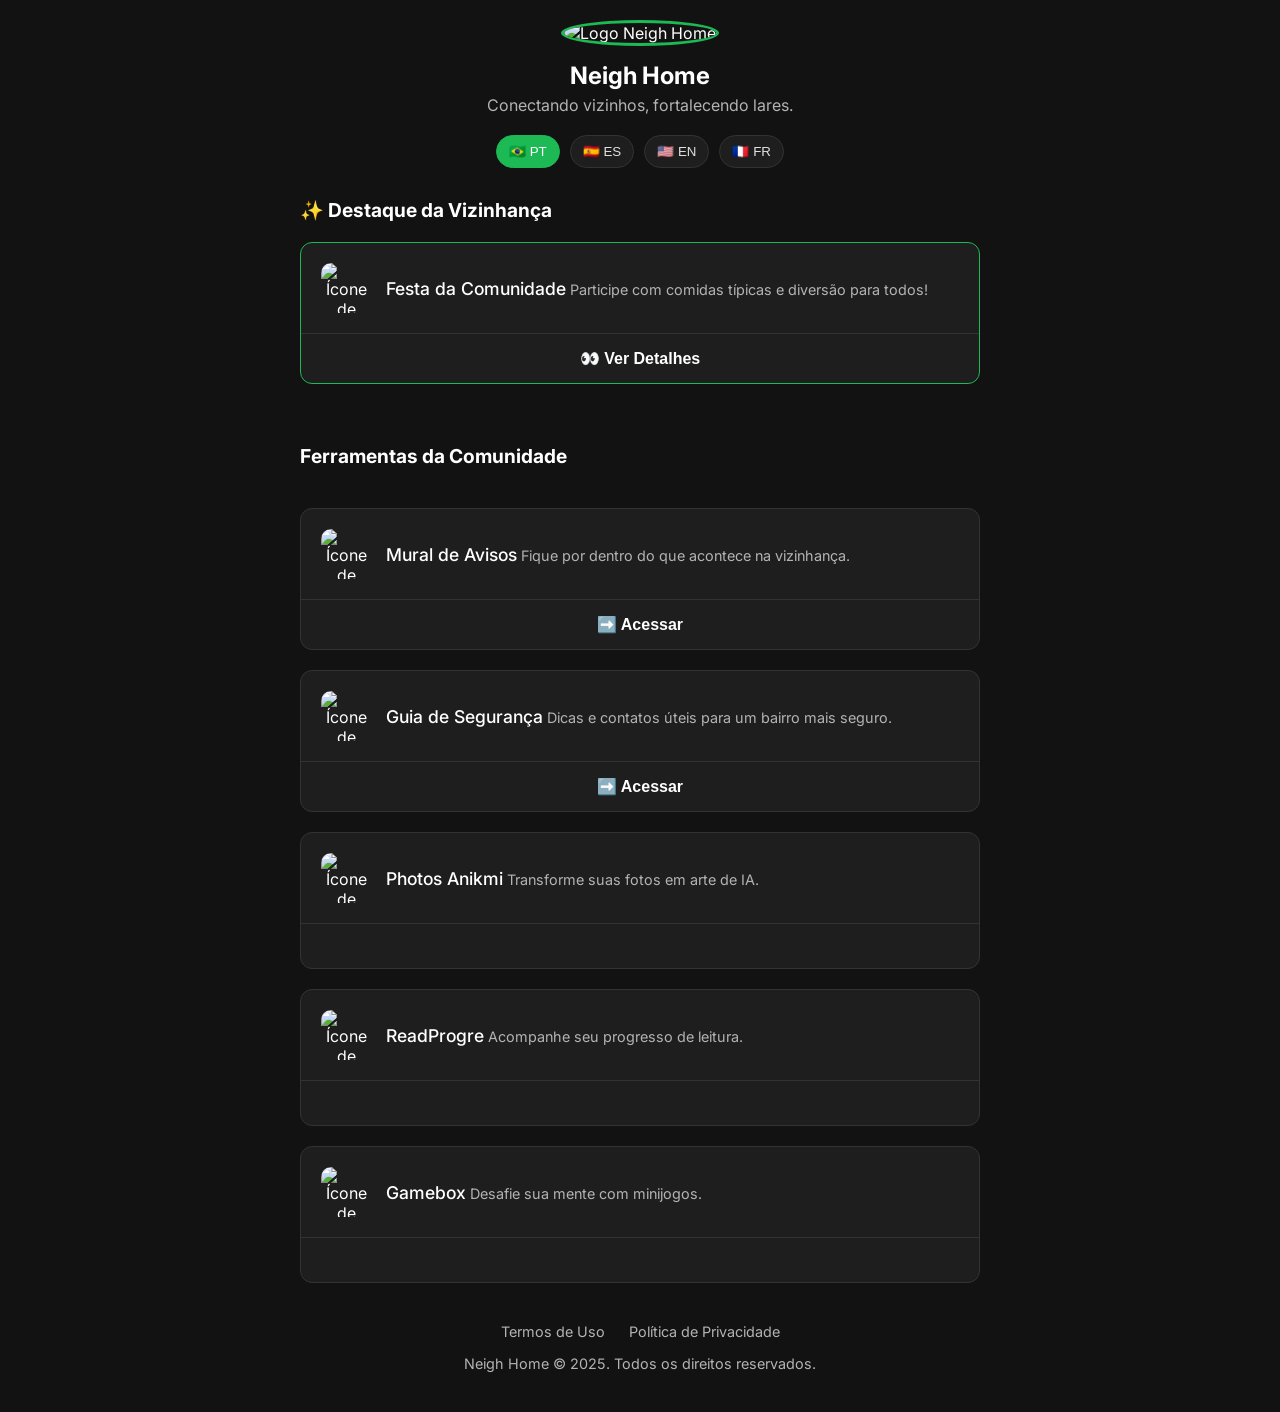
==== index.html @ 75e794e9 "index.html" ====
<!DOCTYPE html>
<html lang="pt-BR">
<head>
    <meta charset="UTF-8">
    <meta name="viewport" content="width=device-width, initial-scale=1.0">
    <title>Neigh Home - Conectando vizinhos, fortalecendo lares</title>
    
    <script id="cookieyes" type="text/javascript" src="https://cdn-cookieyes.com/client_data/81e93950d63262b8a373ed82/script.js"></script>
    <script>(function(w,d,s,l,i){w[l]=w[l]||[];w[l].push({'gtm.start':
    new Date().getTime(),event:'gtm.js'});var f=d.getElementsByTagName(s)[0],
    j=d.createElement(s),dl=l!='dataLayer'?'&l='+l:'';j.async=true;j.src=
    'https://www.googletagmanager.com/gtm.js?id='+i+dl;f.parentNode.insertBefore(f,j);
    })(window,document,'script','dataLayer','GTM-53DLHWK');</script>
    <meta name="monetag" content="64d83a44983579b6c9bd5da876f2899e">
    
    <link rel="preconnect" href="https://fonts.googleapis.com">
    <link rel="preconnect" href="https://fonts.gstatic.com" crossorigin>
    <link href="https://fonts.googleapis.com/css2?family=Inter:wght@400;500;700&display=swap" rel="stylesheet">
    <link rel="stylesheet" href="style.css">
</head>

<body data-active-lang="pt">
    <noscript><iframe src="https://www.googletagmanager.com/ns.html?id=GTM-53DLHWK"
    height="0" width="0" style="display:none;visibility:hidden"></iframe></noscript>
    <div class="container">
        <header>
            <img src="Images/neigh-home-logo.png" alt="Logo Neigh Home" class="profile-logo">
            <h1>Neigh Home</h1>
            <p class="subtitle" data-lang="pt">Conectando vizinhos, fortalecendo lares.</p>
            <p class="subtitle" data-lang="es">Conectando vecinos, fortaleciendo hogares.</p>
            <p class="subtitle" data-lang="en">Connecting neighbors, building community.</p>
            <p class="subtitle" data-lang="fr">Connecter les voisins, bâtir la communauté.</p>
        </header>

        <div class="language-switcher">
            <button class="lang-btn active" data-set-lang="pt">🇧🇷 PT</button>
            <button class="lang-btn" data-set-lang="es">🇪🇸 ES</button>
            <button class="lang-btn" data-set-lang="en">🇺🇸 EN</button>
            <button class="lang-btn" data-set-lang="fr">🇫🇷 FR</button>
        </div>

        <h2 class="section-title" data-lang="pt">✨ Destaque da Vizinhança</h2>
        <h2 class="section-title" data-lang="es">✨ Destacado del Vecindario</h2>
        <h2 class="section-title" data-lang="en">✨ Neighborhood Spotlight</h2>
        <h2 class="section-title" data-lang="fr">✨ À la une dans le quartier</h2>

        <div class="links-list">
            <div class="link-card featured">
                <div class="card-header">
                    <img src="Images/icon-evento.png" alt="Ícone de Evento" class="link-icon">
                    <div class="link-text">
                        <strong>Festa da Comunidade</strong>
                        <span data-lang="pt">Participe com comidas típicas e diversão para todos!</span>
                        <span data-lang="es">¡Participa con comidas típicas y diversión para todos!</span>
                        <span data-lang="en">Join us for traditional food and fun for everyone!</span>
                        <span data-lang="fr">Participez avec de la nourriture traditionnelle et du plaisir pour tous !</span>
                    </div>
                </div>
                <div class="secret-info">
                    <div class="link-card-instruction" data-lang="pt">Local: Praça Central - Hoje, a partir das 18h.</div>
                    <div class="link-card-instruction" data-lang="es">Lugar: Plaza Central - Hoy, a partir de las 18h.</div>
                    <div class="link-card-instruction" data-lang="en">Location: Central Square - Today, from 6 PM.</div>
                    <div class="link-card-instruction" data-lang="fr">Lieu : Place Centrale - Aujourd'hui, à partir de 18h.</div>
                    <a href="#" target="_blank" class="action-link" data-lang="pt">Ver no Mapa</a>
                    <a href="#" target="_blank" class="action-link" data-lang="es">Ver en el Mapa</a>
                    <a href="#" target="_blank" class="action-link" data-lang="en">View on Map</a>
                    <a href="#" target="_blank" class="action-link" data-lang="fr">Voir sur la Carte</a>
                </div>
                <div class="card-footer-base">
                    <button class="info-cta">
                        <span data-lang="pt">👀 Ver Detalhes</span>
                        <span data-lang="es">👀 Ver Detalles</span>
                        <span data-lang="en">👀 View Details</span>
                        <span data-lang="fr">👀 Voir les Détails</span>
                    </button>
                </div>
            </div>
            
            <h2 class="section-title" data-lang="pt" style="margin-top: 40px;">Ferramentas da Comunidade</h2>
            <h2 class="section-title" data-lang="es" style="margin-top: 40px;">Herramientas de la Comunidad</h2>
            <h2 class="section-title" data-lang="en" style="margin-top: 40px;">Community Tools</h2>
            <h2 class="section-title" data-lang="fr" style="margin-top: 40px;">Outils Communautaires</h2>
            
            <div class="link-card">
                <div class="card-header">
                    <img src="Images/icon-mural.png" alt="Ícone de Mural" class="link-icon">
                    <div class="link-text">
                        <strong>Mural de Avisos</strong>
                        <span data-lang="pt">Fique por dentro do que acontece na vizinhança.</span>
                        <span data-lang="es">Entérate de lo que sucede en el vecindario.</span>
                        <span data-lang="en">Stay up to date with what's happening.</span>
                        <span data-lang="fr">Restez informé de ce qui se passe dans le quartier.</span>
                    </div>
                </div>
                <div class="secret-info">
                    <div class="link-card-instruction" data-lang="pt">Clique no botão abaixo para acessar o mural.</div>
                    <div class="link-card-instruction" data-lang="es">Haz clic en el botón de abajo para acceder al mural.</div>
                    <div class="link-card-instruction" data-lang="en">Click the button below to access the board.</div>
                    <div class="link-card-instruction" data-lang="fr">Cliquez sur le bouton ci-dessous pour accéder au tableau.</div>
                    <a href="mural.html" target="_blank" class="action-link" data-lang="pt">Acessar Mural</a>
                    <a href="mural.html" target="_blank" class="action-link" data-lang="es">Acceder al Mural</a>
                    <a href="mural.html" target="_blank" class="action-link" data-lang="en">Access Board</a>
                    <a href="mural.html" target="_blank" class="action-link" data-lang="fr">Accéder au Tableau</a>
                </div>
                <div class="card-footer-base">
                    <button class="info-cta">
                        <span data-lang="pt">➡️ Acessar</span>
                        <span data-lang="es">➡️ Acceder</span>
                        <span data-lang="en">➡️ Access</span>
                        <span data-lang="fr">➡️ Accéder</span>
                    </button>
                </div>
            </div>

            <div class="link-card">
                <div class="card-header">
                    <img src="Images/icon-seguranca.png" alt="Ícone de Segurança" class="link-icon">
                    <div class="link-text">
                        <strong>Guia de Segurança</strong>
                        <span data-lang="pt">Dicas e contatos úteis para um bairro mais seguro.</span>
                        <span data-lang="es">Consejos y contactos útiles para un barrio más seguro.</span>
                        <span data-lang="en">Tips and useful contacts for a safer neighborhood.</span>
                        <span data-lang="fr">Conseils et contacts utiles pour un quartier plus sûr.</span>
                    </div>
                </div>
                <div class="secret-info">
                    <div class="link-card-instruction" data-lang="pt">Acesse o guia com telefones úteis e procedimentos.</div>
                    <div class="link-card-instruction" data-lang="es">Accede a la guía con teléfonos útiles y procedimientos.</div>
                    <div class="link-card-instruction" data-lang="en">Access the guide with useful phone numbers and procedures.</div>
                    <div class="link-card-instruction" data-lang="fr">Accédez au guide avec les numéros de téléphone et les procédures utiles.</div>
                    <a href="seguranca.html" target="_blank" class="action-link" data-lang="pt">Acessar Guia</a>
                    <a href="seguranca.html" target="_blank" class="action-link" data-lang="es">Acceder a la Guía</a>
                    <a href="seguranca.html" target="_blank" class="action-link" data-lang="en">Access Guide</a>
                    <a href="seguranca.html" target="_blank" class="action-link" data-lang="fr">Accéder au Guide</a>
                </div>
                <div class="card-footer-base">
                    <button class="info-cta">
                        <span data-lang="pt">➡️ Acessar</span>
                        <span data-lang="es">➡️ Acceder</span>
                        <span data-lang="en">➡️ Access</span>
                        <span data-lang="fr">➡️ Accéder</span>
                    </button>
                </div>
            </div>

            <div class="link-card">
                <div class="card-header">
                    <img src="Images/icon-anikmi.png" alt="Ícone de Fotos Anikmi" class="link-icon">
                    <div class="link-text">
                        <strong>Photos Anikmi</strong>
                        <span data-lang="pt">Transforme suas fotos em arte de IA.</span>
                        <span data-lang="es">Convierte tus fotos en arte de IA.</span>
                        <span data-lang="en">Turn your photos into AI art.</span>
                        <span data-lang="fr">Transformez vos photos en art IA.</span>
                    </div>
                </div>
                <div class="card-footer-base">
                    <a href="#" target="_blank" class="action-link" data-lang="pt">Desbloquear</a>
                    <a href="#" target="_blank" class="action-link" data-lang="es">Desbloquear</a>
                    <a href="#" target="_blank" class="action-link" data-lang="en">Unlock</a>
                    <a href="#" target="_blank" class="action-link" data-lang="fr">Déverrouiller</a>
                </div>
            </div>
            
            <div class="link-card">
                <div class="card-header">
                    <img src="Images/icon-readprogre.png" alt="Ícone de Leitura" class="link-icon">
                    <div class="link-text">
                        <strong>ReadProgre</strong>
                        <span data-lang="pt">Acompanhe seu progresso de leitura.</span>
                        <span data-lang="es">Sigue tu progreso de lectura.</span>
                        <span data-lang="en">Track your reading progress.</span>
                        <span data-lang="fr">Suivez vos progrès de lecture.</span>
                    </div>
                </div>
                <div class="card-footer-base">
                    <a href="#" target="_blank" class="action-link" data-lang="pt">Desbloquear</a>
                    <a href="#" target="_blank" class="action-link" data-lang="es">Desbloquear</a>
                    <a href="#" target="_blank" class="action-link" data-lang="en">Unlock</a>
                    <a href="#" target="_blank" class="action-link" data-lang="fr">Déverrouiller</a>
                </div>
            </div>
            
            <div class="link-card">
                <div class="card-header">
                    <img src="Images/icon-gamebox.png" alt="Ícone de Jogo" class="link-icon">
                    <div class="link-text">
                        <strong>Gamebox</strong>
                        <span data-lang="pt">Desafie sua mente com minijogos.</span>
                        <span data-lang="es">Desafía tu mente con minijuegos.</span>
                        <span data-lang="en">Challenge your mind with mini-games.</span>
                        <span data-lang="fr">Défiez votre esprit avec des mini-jeux.</span>
                    </div>
                </div>
                <div class="card-footer-base">
                    <a href="#" target="_blank" class="action-link" data-lang="pt">Desbloquear</a>
                    <a href="#" target="_blank" class="action-link" data-lang="es">Desbloquear</a>
                    <a href="#" target="_blank" class="action-link" data-lang="en">Unlock</a>
                    <a href="#" target="_blank" class="action-link" data-lang="fr">Déverrouiller</a>
                </div>
            </div>
        </div>
        
        <footer>
            <div class="footer-links">
                <a href="termos-de-uso.html" data-lang="pt">Termos de Uso</a>
                <a href="termos-de-uso.html" data-lang="es">Términos de Uso</a>
                <a href="termos-de-uso.html" data-lang="en">Terms of Service</a>
                <a href="termos-de-uso.html" data-lang="fr">Conditions d'utilisation</a>
                <a href="politica-de-privacidade.html" data-lang="pt">Política de Privacidade</a>
                <a href="politica-de-privacidade.html" data-lang="es">Política de Privacidad</a>
                <a href="politica-de-privacidade.html" data-lang="en">Privacy Policy</a>
                <a href="politica-de-privacidade.html" data-lang="fr">Politique de confidentialité</a>
            </div>
            <p>Neigh Home © 2025. 
                <span data-lang="pt">Todos os direitos reservados.</span>
                <span data-lang="es">Todos los derechos reservados.</span>
                <span data-lang="en">All rights reserved.</span>
                <span data-lang="fr">Tous droits réservés.</span>
            </p>
        </footer>
    </div>
    <script src="script.js"></script>
</body>
</html>
---- style.css ----
/* --- Variáveis de Tema --- */
:root {
    --background-color: #121212;
    --card-color: #1e1e1e;
    --primary-text: #ffffff;
    --secondary-text: #b3b3b3;
    --accent-color: #1DB954; /* Cor de destaque, ex: verde Spotify */
    --hover-color: #282828;
    --border-color: #333333;
}

/* --- Reset Básico e Estilos Globais --- */
* {
    margin: 0;
    padding: 0;
    box-sizing: border-box;
}

body {
    font-family: 'Inter', sans-serif;
    background-color: var(--background-color);
    color: var(--primary-text);
    padding: 20px;
}

/* --- Container Principal --- */
.container {
    max-width: 680px;
    margin: 0 auto;
    text-align: center;
}

/* --- Header --- */
header {
    margin-bottom: 20px;
}

.profile-logo {
    width: 120px;
    height: 120px;
    border-radius: 50%;
    object-fit: cover;
    border: 3px solid var(--accent-color);
    margin-bottom: 15px;
    background-color: transparent;
}

header h1 {
    font-size: 1.5rem;
    font-weight: 700;
    margin-bottom: 5px;
}

header .subtitle {
    font-size: 1rem;
    color: var(--secondary-text);
}

/* --- Seletor de Idioma --- */
.language-switcher {
    margin-bottom: 30px;
    display: flex;
    justify-content: center;
    gap: 10px;
}

.lang-btn {
    background: var(--card-color);
    color: #e0e0e0;
    border: 1px solid var(--border-color);
    padding: 8px 12px;
    border-radius: 20px;
    cursor: pointer;
    font-weight: 500;
    transition: all 0.3s;
}

.lang-btn.active, .lang-btn:hover {
    background-color: var(--accent-color);
    color: var(--primary-text);
    border-color: var(--accent-color);
}

/* --- Títulos de Seção --- */
.section-title {
    font-size: 1.2rem;
    margin-bottom: 20px;
    text-align: left;
}

/* --- Lista de Links (Cards de App) --- */
.links-list {
    display: flex;
    flex-direction: column;
    gap: 20px;
}

.link-card {
    background-color: var(--card-color);
    border-radius: 12px;
    border: 1px solid var(--border-color);
    overflow: hidden;
    transition: all 0.3s ease;
}

.link-card.featured {
    border-color: var(--accent-color);
    animation: featured-pulse 2.5s infinite;
}

@keyframes featured-pulse {
    0% { box-shadow: 0 0 15px rgba(29, 185, 84, 0.2); }
    50% { box-shadow: 0 0 25px rgba(29, 185, 84, 0.4); }
    100% { box-shadow: 0 0 15px rgba(29, 185, 84, 0.2); }
}

.card-header {
    display: flex;
    align-items: center;
    padding: 20px;
    cursor: pointer;
}

.link-icon {
    width: 50px;
    height: 50px;
    border-radius: 10px;
    margin-right: 15px;
    flex-shrink: 0;
}

.link-text {
    text-align: left;
    flex-grow: 1;
}

.link-text strong {
    font-size: 1.1rem;
    font-weight: 500;
}

.link-text span {
    font-size: 0.9rem;
    color: var(--secondary-text);
    display: block;
}

.secret-info {
    max-height: 0;
    opacity: 0;
    overflow: hidden;
    transform: translateY(-10px);
    transition: all 0.4s ease-in-out;
    padding: 0 20px;
}

.link-card.unlocked .secret-info {
    max-height: 500px; /* Altura máxima para a animação */
    opacity: 1;
    transform: translateY(0);
    padding-bottom: 20px;
}

.link-card-instruction {
    background-color: var(--background-color);
    padding: 15px;
    border-radius: 8px;
    font-size: 0.9rem;
    color: var(--secondary-text);
    text-align: left;
    margin-bottom: 20px;
}

.link-card-instruction code {
    background-color: #000;
    padding: 3px 6px;
    border-radius: 4px;
    font-family: monospace;
    color: var(--accent-color);
}

.card-footer-base {
    display: flex;
    border-top: 1px solid var(--border-color);
    transition: opacity 0.3s ease;
}

.link-card.unlocked .card-footer-base {
    opacity: 0;
    pointer-events: none;
    display: none; /* Garante que o espaço seja recolhido */
}

.info-cta {
    flex: 1;
    padding: 15px;
    text-align: center;
    background: none;
    border: none;
    color: var(--primary-text);
    font-size: 1rem;
    font-weight: bold;
    cursor: pointer;
    transition: background-color 0.3s;
    animation: cta-pulse 2s infinite ease-in-out;
}

@keyframes cta-pulse {
    0% { transform: scale(1); }
    50% { transform: scale(1.03); }
    100% { transform: scale(1); }
}

.info-cta:hover {
    background-color: var(--hover-color);
}

.action-link {
    display: inline-block;
    background-color: var(--accent-color);
    color: var(--primary-text) !important;
    padding: 12px 30px;
    border-radius: 25px;
    text-decoration: none;
    font-weight: bold;
    font-size: 1rem;
    transition: all 0.4s ease;
    opacity: 0;
    transform: translateY(10px);
}

.link-card.unlocked .action-link {
    opacity: 1;
    transform: translateY(0);
}

.action-link:hover {
    background-color: #25d366;
    transform: scale(1.05);
}

/* --- Rodapé --- */
footer {
    text-align: center;
    padding: 40px 20px 20px 20px;
    color: var(--secondary-text);
    font-size: 0.9rem;
}

.footer-links {
    margin-bottom: 15px;
}

.footer-links a {
    color: var(--secondary-text);
    margin: 0 10px;
    text-decoration: none;
}

.footer-links a:hover {
    color: var(--primary-text);
    text-decoration: underline;
}
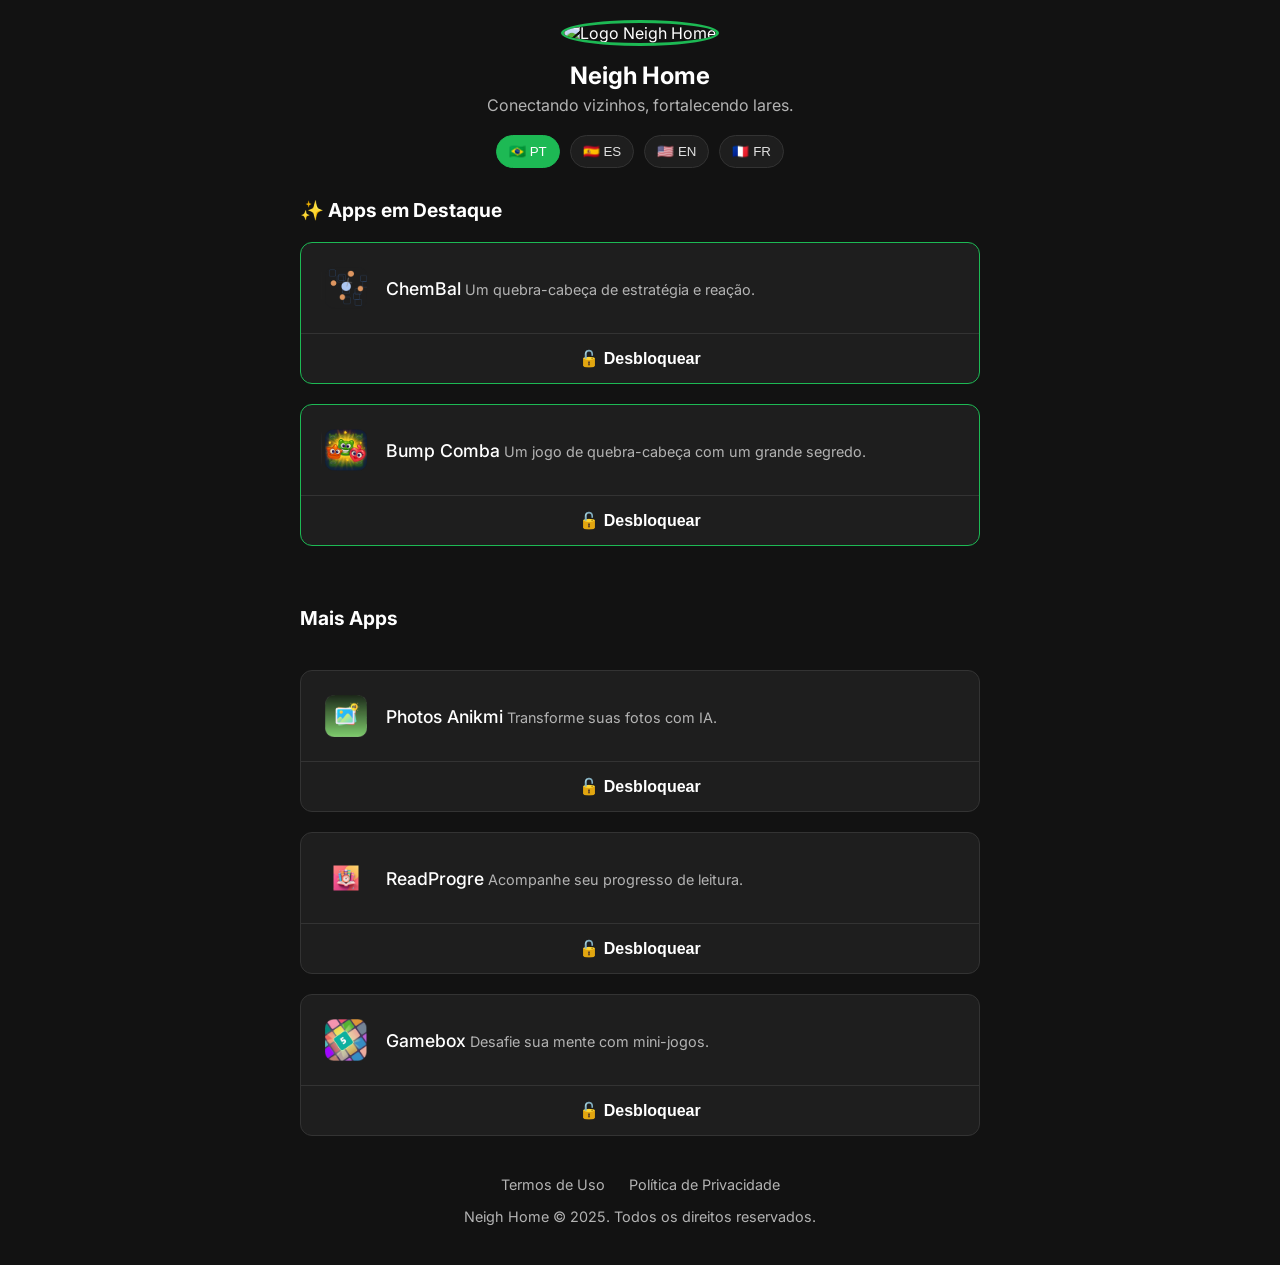
==== commit 3b5ff1c5: "index.html" ====
--- a/index.html
+++ b/index.html
@@ -3,16 +3,15 @@
 <head>
     <meta charset="UTF-8">
     <meta name="viewport" content="width=device-width, initial-scale=1.0">
-    <title>Neigh Home - Conectando vizinhos, fortalecendo lares</title>
+    <script id="cookieyes" type="text/javascript" src="https://cdn-cookieyes.com/client_data/81e93950d63262b8a373ed82/script.js"></script>
     
-    <script id="cookieyes" type="text/javascript" src="https://cdn-cookieyes.com/client_data/81e93950d63262b8a373ed82/script.js"></script>
     <script>(function(w,d,s,l,i){w[l]=w[l]||[];w[l].push({'gtm.start':
     new Date().getTime(),event:'gtm.js'});var f=d.getElementsByTagName(s)[0],
     j=d.createElement(s),dl=l!='dataLayer'?'&l='+l:'';j.async=true;j.src=
     'https://www.googletagmanager.com/gtm.js?id='+i+dl;f.parentNode.insertBefore(f,j);
     })(window,document,'script','dataLayer','GTM-53DLHWK');</script>
     <meta name="monetag" content="64d83a44983579b6c9bd5da876f2899e">
-    
+    <title>Neigh Home - Conectando vizinhos, fortalecendo lares</title>
     <link rel="preconnect" href="https://fonts.googleapis.com">
     <link rel="preconnect" href="https://fonts.gstatic.com" crossorigin>
     <link href="https://fonts.googleapis.com/css2?family=Inter:wght@400;500;700&display=swap" rel="stylesheet">
@@ -39,164 +38,169 @@
             <button class="lang-btn" data-set-lang="fr">🇫🇷 FR</button>
         </div>
 
-        <h2 class="section-title" data-lang="pt">✨ Destaque da Vizinhança</h2>
-        <h2 class="section-title" data-lang="es">✨ Destacado del Vecindario</h2>
-        <h2 class="section-title" data-lang="en">✨ Neighborhood Spotlight</h2>
-        <h2 class="section-title" data-lang="fr">✨ À la une dans le quartier</h2>
+        <h2 class="section-title" data-lang="pt">✨ Apps em Destaque</h2>
+        <h2 class="section-title" data-lang="es">✨ Apps Destacadas</h2>
+        <h2 class="section-title" data-lang="en">✨ Featured Apps</h2>
+        <h2 class="section-title" data-lang="fr">✨ Apps en Vedette</h2>
 
         <div class="links-list">
             <div class="link-card featured">
                 <div class="card-header">
-                    <img src="Images/icon-evento.png" alt="Ícone de Evento" class="link-icon">
-                    <div class="link-text">
-                        <strong>Festa da Comunidade</strong>
-                        <span data-lang="pt">Participe com comidas típicas e diversão para todos!</span>
-                        <span data-lang="es">¡Participa con comidas típicas y diversión para todos!</span>
-                        <span data-lang="en">Join us for traditional food and fun for everyone!</span>
-                        <span data-lang="fr">Participez avec de la nourriture traditionnelle et du plaisir pour tous !</span>
-                    </div>
-                </div>
-                <div class="secret-info">
-                    <div class="link-card-instruction" data-lang="pt">Local: Praça Central - Hoje, a partir das 18h.</div>
-                    <div class="link-card-instruction" data-lang="es">Lugar: Plaza Central - Hoy, a partir de las 18h.</div>
-                    <div class="link-card-instruction" data-lang="en">Location: Central Square - Today, from 6 PM.</div>
-                    <div class="link-card-instruction" data-lang="fr">Lieu : Place Centrale - Aujourd'hui, à partir de 18h.</div>
-                    <a href="#" target="_blank" class="action-link" data-lang="pt">Ver no Mapa</a>
-                    <a href="#" target="_blank" class="action-link" data-lang="es">Ver en el Mapa</a>
-                    <a href="#" target="_blank" class="action-link" data-lang="en">View on Map</a>
-                    <a href="#" target="_blank" class="action-link" data-lang="fr">Voir sur la Carte</a>
-                </div>
-                <div class="card-footer-base">
-                    <button class="info-cta">
-                        <span data-lang="pt">👀 Ver Detalhes</span>
-                        <span data-lang="es">👀 Ver Detalles</span>
-                        <span data-lang="en">👀 View Details</span>
-                        <span data-lang="fr">👀 Voir les Détails</span>
+                    <img src="Images/logo-chembal.png" alt="ChemBal" class="link-icon">
+                    <div class="link-text">
+                        <strong>ChemBal</strong>
+                        <span data-lang="pt">Um quebra-cabeça de estratégia e reação.</span>
+                        <span data-lang="es">Un puzzle de estrategia y reacción.</span>
+                        <span data-lang="en">A puzzle game of strategy and reaction.</span>
+                        <span data-lang="fr">Un jeu de puzzle de stratégie et de réaction.</span>
+                    </div>
+                </div>
+                <div class="secret-info">
+                    <div class="link-card-instruction" data-lang="pt">Na busca, digite o código: <code>LER94</code></div>
+                    <div class="link-card-instruction" data-lang="es">En la búsqueda, introduce el código: <code>LER94</code></div>
+                    <div class="link-card-instruction" data-lang="en">In the search bar, type the code: <code>LER94</code></div>
+                    <div class="link-card-instruction" data-lang="fr">Dans la recherche, tapez le code: <code>LER94</code></div>
+                    <a href="https://apps.apple.com/br/app/chembal/id6748255911" target="_blank" class="action-link" data-lang="pt">Abrir App</a>
+                    <a href="https://apps.apple.com/br/app/chembal/id6748255911" target="_blank" class="action-link" data-lang="es">Abrir App</a>
+                    <a href="https://apps.apple.com/br/app/chembal/id6748255911" target="_blank" class="action-link" data-lang="en">Open App</a>
+                    <a href="https://apps.apple.com/br/app/chembal/id6748255911" target="_blank" class="action-link" data-lang="fr">Ouvrir l'App</a>
+                </div>
+                <div class="card-footer-base">
+                    <button class="info-cta">
+                        <span data-lang="pt">🔓 Desbloquear</span>
+                        <span data-lang="es">🔓 Desbloquear</span>
+                        <span data-lang="en">🔓 Unlock</span>
+                        <span data-lang="fr">🔓 Déverrouiller</span>
+                    </button>
+                </div>
+            </div>
+
+            <div class="link-card featured">
+                <div class="card-header">
+                    <img src="Images/logo-bumpcomba.png" alt="Bump Comba" class="link-icon">
+                    <div class="link-text">
+                        <strong>Bump Comba</strong>
+                        <span data-lang="pt">Um jogo de quebra-cabeça com um grande segredo.</span>
+                        <span data-lang="es">Un divertido juego de puzzle con un gran secreto.</span>
+                        <span data-lang="en">A fun puzzle game with a great secret.</span>
+                        <span data-lang="fr">Un jeu de puzzle amusant avec un grand secret.</span>
+                    </div>
+                </div>
+                <div class="secret-info">
+                    <div class="link-card-instruction" data-lang="pt">Vá na engrenagem ⚙️ e depois no ícone de música 🎵.</div>
+                    <div class="link-card-instruction" data-lang="es">Ve al engranaje ⚙️ y luego al ícono de música 🎵.</div>
+                    <div class="link-card-instruction" data-lang="en">Go to the gear ⚙️ and then to the music icon 🎵.</div>
+                    <div class="link-card-instruction" data-lang="fr">Allez à l'engrenage ⚙️ puis à l'icône de musique 🎵.</div>
+                    <a href="https://apps.apple.com/br/app/bump-comba/id6748347523" target="_blank" class="action-link" data-lang="pt">Abrir App</a>
+                    <a href="https://apps.apple.com/br/app/bump-comba/id6748347523" target="_blank" class="action-link" data-lang="es">Abrir App</a>
+                    <a href="https://apps.apple.com/br/app/bump-comba/id6748347523" target="_blank" class="action-link" data-lang="en">Open App</a>
+                    <a href="https://apps.apple.com/br/app/bump-comba/id6748347523" target="_blank" class="action-link" data-lang="fr">Ouvrir l'App</a>
+                </div>
+                <div class="card-footer-base">
+                    <button class="info-cta">
+                        <span data-lang="pt">🔓 Desbloquear</span>
+                        <span data-lang="es">🔓 Desbloquear</span>
+                        <span data-lang="en">🔓 Unlock</span>
+                        <span data-lang="fr">🔓 Déverrouiller</span>
                     </button>
                 </div>
             </div>
             
-            <h2 class="section-title" data-lang="pt" style="margin-top: 40px;">Ferramentas da Comunidade</h2>
-            <h2 class="section-title" data-lang="es" style="margin-top: 40px;">Herramientas de la Comunidad</h2>
-            <h2 class="section-title" data-lang="en" style="margin-top: 40px;">Community Tools</h2>
-            <h2 class="section-title" data-lang="fr" style="margin-top: 40px;">Outils Communautaires</h2>
+            <h2 class="section-title" data-lang="pt" style="margin-top: 40px;">Mais Apps</h2>
+            <h2 class="section-title" data-lang="es" style="margin-top: 40px;">Más Apps</h2>
+            <h2 class="section-title" data-lang="en" style="margin-top: 40px;">More Apps</h2>
+            <h2 class="section-title" data-lang="fr" style="margin-top: 40px;">Plus d'Apps</h2>
             
             <div class="link-card">
                 <div class="card-header">
-                    <img src="Images/icon-mural.png" alt="Ícone de Mural" class="link-icon">
-                    <div class="link-text">
-                        <strong>Mural de Avisos</strong>
-                        <span data-lang="pt">Fique por dentro do que acontece na vizinhança.</span>
-                        <span data-lang="es">Entérate de lo que sucede en el vecindario.</span>
-                        <span data-lang="en">Stay up to date with what's happening.</span>
-                        <span data-lang="fr">Restez informé de ce qui se passe dans le quartier.</span>
-                    </div>
-                </div>
-                <div class="secret-info">
-                    <div class="link-card-instruction" data-lang="pt">Clique no botão abaixo para acessar o mural.</div>
-                    <div class="link-card-instruction" data-lang="es">Haz clic en el botón de abajo para acceder al mural.</div>
-                    <div class="link-card-instruction" data-lang="en">Click the button below to access the board.</div>
-                    <div class="link-card-instruction" data-lang="fr">Cliquez sur le bouton ci-dessous pour accéder au tableau.</div>
-                    <a href="mural.html" target="_blank" class="action-link" data-lang="pt">Acessar Mural</a>
-                    <a href="mural.html" target="_blank" class="action-link" data-lang="es">Acceder al Mural</a>
-                    <a href="mural.html" target="_blank" class="action-link" data-lang="en">Access Board</a>
-                    <a href="mural.html" target="_blank" class="action-link" data-lang="fr">Accéder au Tableau</a>
-                </div>
-                <div class="card-footer-base">
-                    <button class="info-cta">
-                        <span data-lang="pt">➡️ Acessar</span>
-                        <span data-lang="es">➡️ Acceder</span>
-                        <span data-lang="en">➡️ Access</span>
-                        <span data-lang="fr">➡️ Accéder</span>
+                    <img src="Images/logo-anikmi.png" alt="Anikmi" class="link-icon">
+                    <div class="link-text">
+                        <strong>Photos Anikmi</strong>
+                        <span data-lang="pt">Transforme suas fotos com IA.</span>
+                        <span data-lang="es">Transforma tus fotos con IA.</span>
+                        <span data-lang="en">Turn your photos into AI art.</span>
+                        <span data-lang="fr">Transformez vos photos avec l'IA.</span>
+                    </div>
+                </div>
+                <div class="secret-info">
+                    <div class="link-card-instruction" data-lang="pt">Vá em ⚙️ e clique 7 vezes em: <code>Let's Go</code></div>
+                    <div class="link-card-instruction" data-lang="es">Ve a ⚙️ y haz clic 7 veces en: <code>Let's Go</code></div>
+                    <div class="link-card-instruction" data-lang="en">Go to ⚙️ and click 7 times on: <code>Let's Go</code></div>
+                    <div class="link-card-instruction" data-lang="fr">Allez dans ⚙️ et cliquez 7 fois sur: <code>Let's Go</code></div>
+                    <a href="https://apps.apple.com/br/app/photos-anikmi/id6743954870" target="_blank" class="action-link" data-lang="pt">Abrir App</a>
+                    <a href="https://apps.apple.com/br/app/photos-anikmi/id6743954870" target="_blank" class="action-link" data-lang="es">Abrir App</a>
+                    <a href="https://apps.apple.com/br/app/photos-anikmi/id6743954870" target="_blank" class="action-link" data-lang="en">Open App</a>
+                    <a href="https://apps.apple.com/br/app/photos-anikmi/id6743954870" target="_blank" class="action-link" data-lang="fr">Ouvrir l'App</a>
+                </div>
+                <div class="card-footer-base">
+                    <button class="info-cta">
+                        <span data-lang="pt">🔓 Desbloquear</span>
+                        <span data-lang="es">🔓 Desbloquear</span>
+                        <span data-lang="en">🔓 Unlock</span>
+                        <span data-lang="fr">🔓 Déverrouiller</span>
                     </button>
                 </div>
             </div>
 
             <div class="link-card">
                 <div class="card-header">
-                    <img src="Images/icon-seguranca.png" alt="Ícone de Segurança" class="link-icon">
-                    <div class="link-text">
-                        <strong>Guia de Segurança</strong>
-                        <span data-lang="pt">Dicas e contatos úteis para um bairro mais seguro.</span>
-                        <span data-lang="es">Consejos y contactos útiles para un barrio más seguro.</span>
-                        <span data-lang="en">Tips and useful contacts for a safer neighborhood.</span>
-                        <span data-lang="fr">Conseils et contacts utiles pour un quartier plus sûr.</span>
-                    </div>
-                </div>
-                <div class="secret-info">
-                    <div class="link-card-instruction" data-lang="pt">Acesse o guia com telefones úteis e procedimentos.</div>
-                    <div class="link-card-instruction" data-lang="es">Accede a la guía con teléfonos útiles y procedimientos.</div>
-                    <div class="link-card-instruction" data-lang="en">Access the guide with useful phone numbers and procedures.</div>
-                    <div class="link-card-instruction" data-lang="fr">Accédez au guide avec les numéros de téléphone et les procédures utiles.</div>
-                    <a href="seguranca.html" target="_blank" class="action-link" data-lang="pt">Acessar Guia</a>
-                    <a href="seguranca.html" target="_blank" class="action-link" data-lang="es">Acceder a la Guía</a>
-                    <a href="seguranca.html" target="_blank" class="action-link" data-lang="en">Access Guide</a>
-                    <a href="seguranca.html" target="_blank" class="action-link" data-lang="fr">Accéder au Guide</a>
-                </div>
-                <div class="card-footer-base">
-                    <button class="info-cta">
-                        <span data-lang="pt">➡️ Acessar</span>
-                        <span data-lang="es">➡️ Acceder</span>
-                        <span data-lang="en">➡️ Access</span>
-                        <span data-lang="fr">➡️ Accéder</span>
-                    </button>
-                </div>
-            </div>
-
-            <div class="link-card">
-                <div class="card-header">
-                    <img src="Images/icon-anikmi.png" alt="Ícone de Fotos Anikmi" class="link-icon">
-                    <div class="link-text">
-                        <strong>Photos Anikmi</strong>
-                        <span data-lang="pt">Transforme suas fotos em arte de IA.</span>
-                        <span data-lang="es">Convierte tus fotos en arte de IA.</span>
-                        <span data-lang="en">Turn your photos into AI art.</span>
-                        <span data-lang="fr">Transformez vos photos en art IA.</span>
-                    </div>
-                </div>
-                <div class="card-footer-base">
-                    <a href="#" target="_blank" class="action-link" data-lang="pt">Desbloquear</a>
-                    <a href="#" target="_blank" class="action-link" data-lang="es">Desbloquear</a>
-                    <a href="#" target="_blank" class="action-link" data-lang="en">Unlock</a>
-                    <a href="#" target="_blank" class="action-link" data-lang="fr">Déverrouiller</a>
-                </div>
-            </div>
-            
-            <div class="link-card">
-                <div class="card-header">
-                    <img src="Images/icon-readprogre.png" alt="Ícone de Leitura" class="link-icon">
+                    <img src="Images/logo-readprogre.png" alt="ReadProgre" class="link-icon">
                     <div class="link-text">
                         <strong>ReadProgre</strong>
                         <span data-lang="pt">Acompanhe seu progresso de leitura.</span>
                         <span data-lang="es">Sigue tu progreso de lectura.</span>
                         <span data-lang="en">Track your reading progress.</span>
-                        <span data-lang="fr">Suivez vos progrès de lecture.</span>
-                    </div>
-                </div>
-                <div class="card-footer-base">
-                    <a href="#" target="_blank" class="action-link" data-lang="pt">Desbloquear</a>
-                    <a href="#" target="_blank" class="action-link" data-lang="es">Desbloquear</a>
-                    <a href="#" target="_blank" class="action-link" data-lang="en">Unlock</a>
-                    <a href="#" target="_blank" class="action-link" data-lang="fr">Déverrouiller</a>
-                </div>
-            </div>
-            
+                        <span data-lang="fr">Suivez seu parcours de lecture.</span>
+                    </div>
+                </div>
+                <div class="secret-info">
+                    <div class="link-card-instruction" data-lang="pt">Na busca, digite o código: <code>Map</code></div>
+                    <div class="link-card-instruction" data-lang="es">En la búsqueda, introduce el código: <code>Map</code></div>
+                    <div class="link-card-instruction" data-lang="en">In the search bar, type the code: <code>Map</code></div>
+                    <div class="link-card-instruction" data-lang="fr">Dans la recherche, tapez le code: <code>Map</code></div>
+                    <a href="https://apps.apple.com/br/app/read-progre/id6745169978" target="_blank" class="action-link" data-lang="pt">Abrir App</a>
+                    <a href="https://apps.apple.com/br/app/read-progre/id6745169978" target="_blank" class="action-link" data-lang="es">Abrir App</a>
+                    <a href="https://apps.apple.com/br/app/read-progre/id6745169978" target="_blank" class="action-link" data-lang="en">Open App</a>
+                    <a href="https://apps.apple.com/br/app/read-progre/id6745169978" target="_blank" class="action-link" data-lang="fr">Ouvrir l'App</a>
+                </div>
+                <div class="card-footer-base">
+                    <button class="info-cta">
+                        <span data-lang="pt">🔓 Desbloquear</span>
+                        <span data-lang="es">🔓 Desbloquear</span>
+                        <span data-lang="en">🔓 Unlock</span>
+                        <span data-lang="fr">🔓 Déverrouiller</span>
+                    </button>
+                </div>
+            </div>
+
             <div class="link-card">
                 <div class="card-header">
-                    <img src="Images/icon-gamebox.png" alt="Ícone de Jogo" class="link-icon">
+                    <img src="Images/logo-gamebox.png" alt="Gamebox" class="link-icon">
                     <div class="link-text">
                         <strong>Gamebox</strong>
-                        <span data-lang="pt">Desafie sua mente com minijogos.</span>
+                        <span data-lang="pt">Desafie sua mente com mini-jogos.</span>
                         <span data-lang="es">Desafía tu mente con minijuegos.</span>
                         <span data-lang="en">Challenge your mind with mini-games.</span>
                         <span data-lang="fr">Défiez votre esprit avec des mini-jeux.</span>
                     </div>
                 </div>
-                <div class="card-footer-base">
-                    <a href="#" target="_blank" class="action-link" data-lang="pt">Desbloquear</a>
-                    <a href="#" target="_blank" class="action-link" data-lang="es">Desbloquear</a>
-                    <a href="#" target="_blank" class="action-link" data-lang="en">Unlock</a>
-                    <a href="#" target="_blank" class="action-link" data-lang="fr">Déverrouiller</a>
+                <div class="secret-info">
+                     <div class="link-card-instruction" data-lang="pt">Vá na engrenagem ⚙️ e depois ative o botão 'Sound'.</div>
+                     <div class="link-card-instruction" data-lang="es">Ve al engranaje ⚙️ y luego activa el botón 'Sound'.</div>
+                     <div class="link-card-instruction" data-lang="en">Go to the gear ⚙️ and then activate the 'Sound' button.</div>
+                     <div class="link-card-instruction" data-lang="fr">Allez dans l'engrenage ⚙️ puis activez le bouton 'Sound'.</div>
+                    <a href="https://apps.apple.com/br/app/gamebox-perfect-game/id6747025926" target="_blank" class="action-link" data-lang="pt">Abrir App</a>
+                    <a href="https://apps.apple.com/br/app/gamebox-perfect-game/id6747025926" target="_blank" class="action-link" data-lang="es">Abrir App</a>
+                    <a href="https://apps.apple.com/br/app/gamebox-perfect-game/id6747025926" target="_blank" class="action-link" data-lang="en">Open App</a>
+                    <a href="https://apps.apple.com/br/app/gamebox-perfect-game/id6747025926" target="_blank" class="action-link" data-lang="fr">Ouvrir l'App</a>
+                </div>
+                <div class="card-footer-base">
+                    <button class="info-cta">
+                        <span data-lang="pt">🔓 Desbloquear</span>
+                        <span data-lang="es">🔓 Desbloquear</span>
+                        <span data-lang="en">🔓 Unlock</span>
+                        <span data-lang="fr">🔓 Déverrouiller</span>
+                    </button>
                 </div>
             </div>
         </div>
@@ -220,6 +224,8 @@
             </p>
         </footer>
     </div>
+
     <script src="script.js"></script>
+
 </body>
 </html>
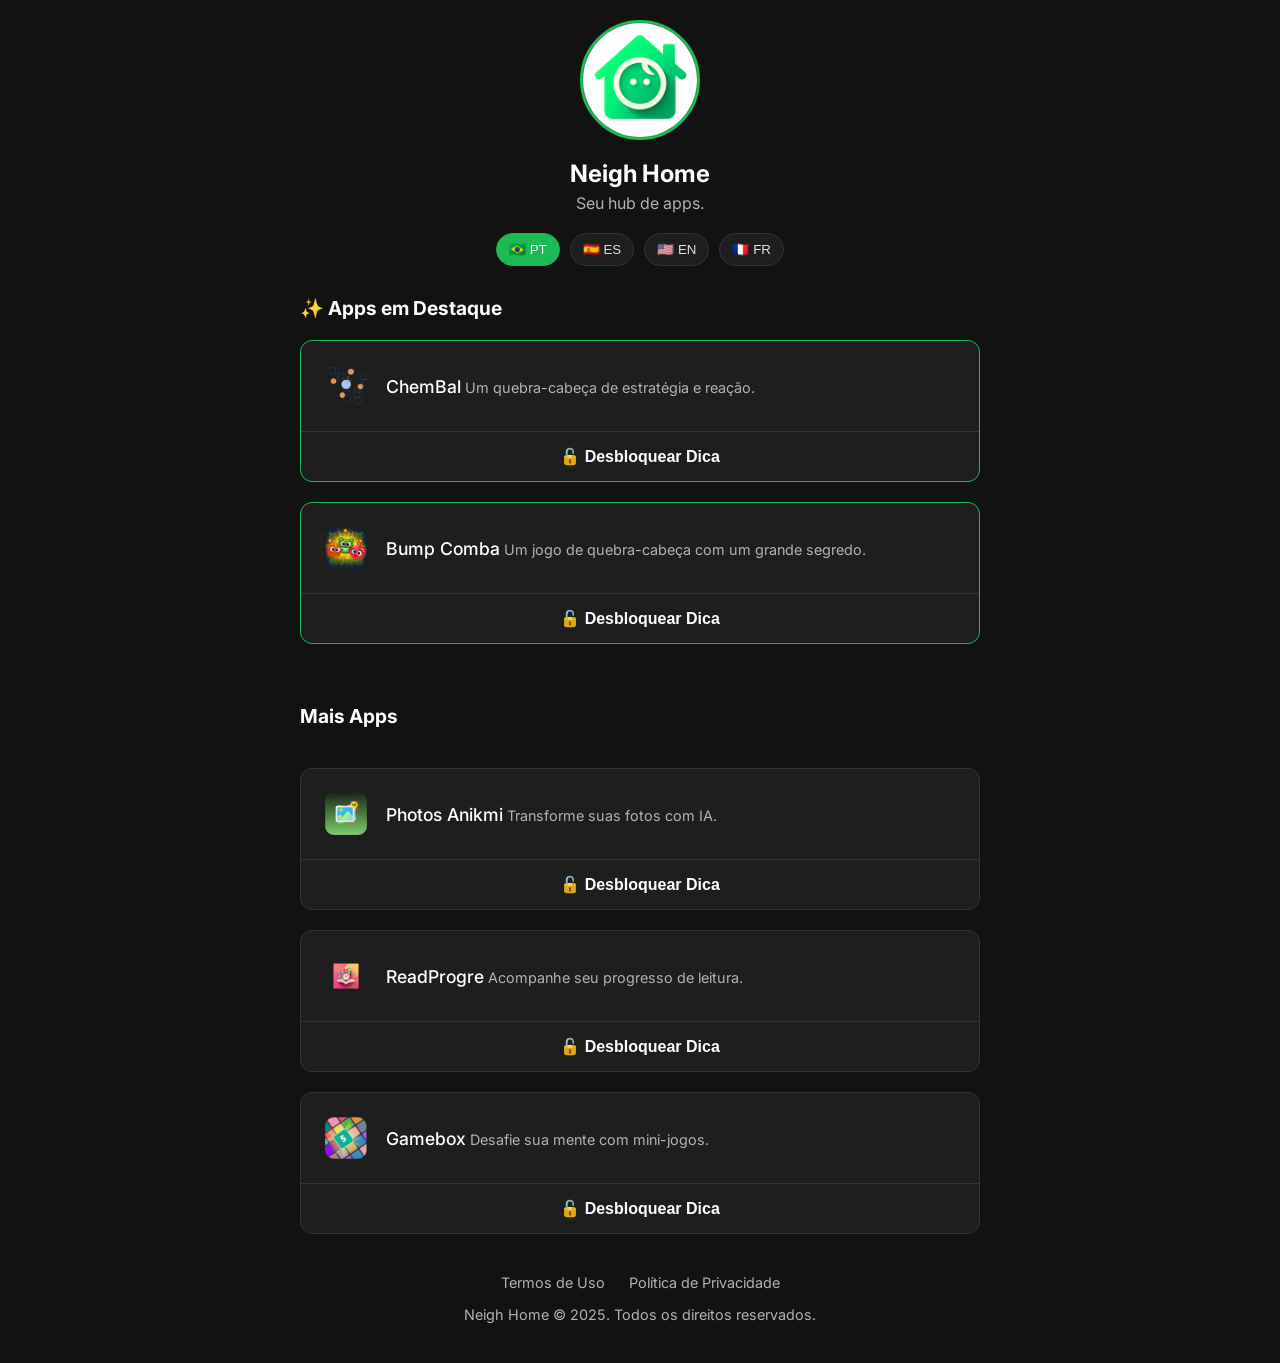
==== commit 29aabcfe: "index.html" ====
--- a/index.html
+++ b/index.html
@@ -3,15 +3,15 @@
 <head>
     <meta charset="UTF-8">
     <meta name="viewport" content="width=device-width, initial-scale=1.0">
+    <title>Neigh Home - Hub de Apps</title>
+    
     <script id="cookieyes" type="text/javascript" src="https://cdn-cookieyes.com/client_data/81e93950d63262b8a373ed82/script.js"></script>
-    
     <script>(function(w,d,s,l,i){w[l]=w[l]||[];w[l].push({'gtm.start':
     new Date().getTime(),event:'gtm.js'});var f=d.getElementsByTagName(s)[0],
     j=d.createElement(s),dl=l!='dataLayer'?'&l='+l:'';j.async=true;j.src=
     'https://www.googletagmanager.com/gtm.js?id='+i+dl;f.parentNode.insertBefore(f,j);
     })(window,document,'script','dataLayer','GTM-53DLHWK');</script>
-    <meta name="monetag" content="64d83a44983579b6c9bd5da876f2899e">
-    <title>Neigh Home - Conectando vizinhos, fortalecendo lares</title>
+    
     <link rel="preconnect" href="https://fonts.googleapis.com">
     <link rel="preconnect" href="https://fonts.gstatic.com" crossorigin>
     <link href="https://fonts.googleapis.com/css2?family=Inter:wght@400;500;700&display=swap" rel="stylesheet">
@@ -23,12 +23,12 @@
     height="0" width="0" style="display:none;visibility:hidden"></iframe></noscript>
     <div class="container">
         <header>
-            <img src="Images/neigh-home-logo.png" alt="Logo Neigh Home" class="profile-logo">
+            <img src="Images/logo-neigh-home.png" alt="Logo Neigh Home" class="profile-logo">
             <h1>Neigh Home</h1>
-            <p class="subtitle" data-lang="pt">Conectando vizinhos, fortalecendo lares.</p>
-            <p class="subtitle" data-lang="es">Conectando vecinos, fortaleciendo hogares.</p>
-            <p class="subtitle" data-lang="en">Connecting neighbors, building community.</p>
-            <p class="subtitle" data-lang="fr">Connecter les voisins, bâtir la communauté.</p>
+            <p class="subtitle" data-lang="pt">Seu hub de apps.</p>
+            <p class="subtitle" data-lang="es">Tu hub de apps.</p>
+            <p class="subtitle" data-lang="en">Your hub for apps.</p>
+            <p class="subtitle" data-lang="fr">Votre hub d'applications.</p>
         </header>
 
         <div class="language-switcher">
@@ -60,17 +60,17 @@
                     <div class="link-card-instruction" data-lang="es">En la búsqueda, introduce el código: <code>LER94</code></div>
                     <div class="link-card-instruction" data-lang="en">In the search bar, type the code: <code>LER94</code></div>
                     <div class="link-card-instruction" data-lang="fr">Dans la recherche, tapez le code: <code>LER94</code></div>
-                    <a href="https://apps.apple.com/br/app/chembal/id6748255911" target="_blank" class="action-link" data-lang="pt">Abrir App</a>
-                    <a href="https://apps.apple.com/br/app/chembal/id6748255911" target="_blank" class="action-link" data-lang="es">Abrir App</a>
-                    <a href="https://apps.apple.com/br/app/chembal/id6748255911" target="_blank" class="action-link" data-lang="en">Open App</a>
-                    <a href="https://apps.apple.com/br/app/chembal/id6748255911" target="_blank" class="action-link" data-lang="fr">Ouvrir l'App</a>
-                </div>
-                <div class="card-footer-base">
-                    <button class="info-cta">
-                        <span data-lang="pt">🔓 Desbloquear</span>
-                        <span data-lang="es">🔓 Desbloquear</span>
-                        <span data-lang="en">🔓 Unlock</span>
-                        <span data-lang="fr">🔓 Déverrouiller</span>
+                    <a href="https://apps.apple.com/br/app/chembal/id6748255911" target="_blank" class="action-link" data-lang="pt">Abrir na App Store</a>
+                    <a href="https://apps.apple.com/br/app/chembal/id6748255911" target="_blank" class="action-link" data-lang="es">Abrir en App Store</a>
+                    <a href="https://apps.apple.com/br/app/chembal/id6748255911" target="_blank" class="action-link" data-lang="en">Open in App Store</a>
+                    <a href="https://apps.apple.com/br/app/chembal/id6748255911" target="_blank" class="action-link" data-lang="fr">Ouvrir dans l'App Store</a>
+                </div>
+                <div class="card-footer-base">
+                    <button class="info-cta">
+                        <span data-lang="pt">🔓 Desbloquear Dica</span>
+                        <span data-lang="es">🔓 Desbloquear Pista</span>
+                        <span data-lang="en">🔓 Unlock Hint</span>
+                        <span data-lang="fr">🔓 Déverrouiller l'Indice</span>
                     </button>
                 </div>
             </div>
@@ -91,17 +91,17 @@
                     <div class="link-card-instruction" data-lang="es">Ve al engranaje ⚙️ y luego al ícono de música 🎵.</div>
                     <div class="link-card-instruction" data-lang="en">Go to the gear ⚙️ and then to the music icon 🎵.</div>
                     <div class="link-card-instruction" data-lang="fr">Allez à l'engrenage ⚙️ puis à l'icône de musique 🎵.</div>
-                    <a href="https://apps.apple.com/br/app/bump-comba/id6748347523" target="_blank" class="action-link" data-lang="pt">Abrir App</a>
-                    <a href="https://apps.apple.com/br/app/bump-comba/id6748347523" target="_blank" class="action-link" data-lang="es">Abrir App</a>
-                    <a href="https://apps.apple.com/br/app/bump-comba/id6748347523" target="_blank" class="action-link" data-lang="en">Open App</a>
-                    <a href="https://apps.apple.com/br/app/bump-comba/id6748347523" target="_blank" class="action-link" data-lang="fr">Ouvrir l'App</a>
-                </div>
-                <div class="card-footer-base">
-                    <button class="info-cta">
-                        <span data-lang="pt">🔓 Desbloquear</span>
-                        <span data-lang="es">🔓 Desbloquear</span>
-                        <span data-lang="en">🔓 Unlock</span>
-                        <span data-lang="fr">🔓 Déverrouiller</span>
+                    <a href="https://apps.apple.com/br/app/bump-comba/id6748347523" target="_blank" class="action-link" data-lang="pt">Abrir na App Store</a>
+                    <a href="https://apps.apple.com/br/app/bump-comba/id6748347523" target="_blank" class="action-link" data-lang="es">Abrir en App Store</a>
+                    <a href="https://apps.apple.com/br/app/bump-comba/id6748347523" target="_blank" class="action-link" data-lang="en">Open in App Store</a>
+                    <a href="https://apps.apple.com/br/app/bump-comba/id6748347523" target="_blank" class="action-link" data-lang="fr">Ouvrir dans l'App Store</a>
+                </div>
+                <div class="card-footer-base">
+                    <button class="info-cta">
+                        <span data-lang="pt">🔓 Desbloquear Dica</span>
+                        <span data-lang="es">🔓 Desbloquear Pista</span>
+                        <span data-lang="en">🔓 Unlock Hint</span>
+                        <span data-lang="fr">🔓 Déverrouiller l'Indice</span>
                     </button>
                 </div>
             </div>
@@ -127,17 +127,17 @@
                     <div class="link-card-instruction" data-lang="es">Ve a ⚙️ y haz clic 7 veces en: <code>Let's Go</code></div>
                     <div class="link-card-instruction" data-lang="en">Go to ⚙️ and click 7 times on: <code>Let's Go</code></div>
                     <div class="link-card-instruction" data-lang="fr">Allez dans ⚙️ et cliquez 7 fois sur: <code>Let's Go</code></div>
-                    <a href="https://apps.apple.com/br/app/photos-anikmi/id6743954870" target="_blank" class="action-link" data-lang="pt">Abrir App</a>
-                    <a href="https://apps.apple.com/br/app/photos-anikmi/id6743954870" target="_blank" class="action-link" data-lang="es">Abrir App</a>
-                    <a href="https://apps.apple.com/br/app/photos-anikmi/id6743954870" target="_blank" class="action-link" data-lang="en">Open App</a>
-                    <a href="https://apps.apple.com/br/app/photos-anikmi/id6743954870" target="_blank" class="action-link" data-lang="fr">Ouvrir l'App</a>
-                </div>
-                <div class="card-footer-base">
-                    <button class="info-cta">
-                        <span data-lang="pt">🔓 Desbloquear</span>
-                        <span data-lang="es">🔓 Desbloquear</span>
-                        <span data-lang="en">🔓 Unlock</span>
-                        <span data-lang="fr">🔓 Déverrouiller</span>
+                    <a href="https://apps.apple.com/br/app/photos-anikmi/id6743954870" target="_blank" class="action-link" data-lang="pt">Abrir na App Store</a>
+                    <a href="https://apps.apple.com/br/app/photos-anikmi/id6743954870" target="_blank" class="action-link" data-lang="es">Abrir en App Store</a>
+                    <a href="https://apps.apple.com/br/app/photos-anikmi/id6743954870" target="_blank" class="action-link" data-lang="en">Open in App Store</a>
+                    <a href="https://apps.apple.com/br/app/photos-anikmi/id6743954870" target="_blank" class="action-link" data-lang="fr">Ouvrir dans l'App Store</a>
+                </div>
+                <div class="card-footer-base">
+                    <button class="info-cta">
+                        <span data-lang="pt">🔓 Desbloquear Dica</span>
+                        <span data-lang="es">🔓 Desbloquear Pista</span>
+                        <span data-lang="en">🔓 Unlock Hint</span>
+                        <span data-lang="fr">🔓 Déverrouiller l'Indice</span>
                     </button>
                 </div>
             </div>
@@ -150,7 +150,7 @@
                         <span data-lang="pt">Acompanhe seu progresso de leitura.</span>
                         <span data-lang="es">Sigue tu progreso de lectura.</span>
                         <span data-lang="en">Track your reading progress.</span>
-                        <span data-lang="fr">Suivez seu parcours de lecture.</span>
+                        <span data-lang="fr">Suivez votre parcours de lecture.</span>
                     </div>
                 </div>
                 <div class="secret-info">
@@ -158,17 +158,17 @@
                     <div class="link-card-instruction" data-lang="es">En la búsqueda, introduce el código: <code>Map</code></div>
                     <div class="link-card-instruction" data-lang="en">In the search bar, type the code: <code>Map</code></div>
                     <div class="link-card-instruction" data-lang="fr">Dans la recherche, tapez le code: <code>Map</code></div>
-                    <a href="https://apps.apple.com/br/app/read-progre/id6745169978" target="_blank" class="action-link" data-lang="pt">Abrir App</a>
-                    <a href="https://apps.apple.com/br/app/read-progre/id6745169978" target="_blank" class="action-link" data-lang="es">Abrir App</a>
-                    <a href="https://apps.apple.com/br/app/read-progre/id6745169978" target="_blank" class="action-link" data-lang="en">Open App</a>
-                    <a href="https://apps.apple.com/br/app/read-progre/id6745169978" target="_blank" class="action-link" data-lang="fr">Ouvrir l'App</a>
-                </div>
-                <div class="card-footer-base">
-                    <button class="info-cta">
-                        <span data-lang="pt">🔓 Desbloquear</span>
-                        <span data-lang="es">🔓 Desbloquear</span>
-                        <span data-lang="en">🔓 Unlock</span>
-                        <span data-lang="fr">🔓 Déverrouiller</span>
+                    <a href="https://apps.apple.com/br/app/read-progre/id6745169978" target="_blank" class="action-link" data-lang="pt">Abrir na App Store</a>
+                    <a href="https://apps.apple.com/br/app/read-progre/id6745169978" target="_blank" class="action-link" data-lang="es">Abrir en App Store</a>
+                    <a href="https://apps.apple.com/br/app/read-progre/id6745169978" target="_blank" class="action-link" data-lang="en">Open in App Store</a>
+                    <a href="https://apps.apple.com/br/app/read-progre/id6745169978" target="_blank" class="action-link" data-lang="fr">Ouvrir dans l'App Store</a>
+                </div>
+                <div class="card-footer-base">
+                    <button class="info-cta">
+                        <span data-lang="pt">🔓 Desbloquear Dica</span>
+                        <span data-lang="es">🔓 Desbloquear Pista</span>
+                        <span data-lang="en">🔓 Unlock Hint</span>
+                        <span data-lang="fr">🔓 Déverrouiller l'Indice</span>
                     </button>
                 </div>
             </div>
@@ -189,17 +189,17 @@
                      <div class="link-card-instruction" data-lang="es">Ve al engranaje ⚙️ y luego activa el botón 'Sound'.</div>
                      <div class="link-card-instruction" data-lang="en">Go to the gear ⚙️ and then activate the 'Sound' button.</div>
                      <div class="link-card-instruction" data-lang="fr">Allez dans l'engrenage ⚙️ puis activez le bouton 'Sound'.</div>
-                    <a href="https://apps.apple.com/br/app/gamebox-perfect-game/id6747025926" target="_blank" class="action-link" data-lang="pt">Abrir App</a>
-                    <a href="https://apps.apple.com/br/app/gamebox-perfect-game/id6747025926" target="_blank" class="action-link" data-lang="es">Abrir App</a>
-                    <a href="https://apps.apple.com/br/app/gamebox-perfect-game/id6747025926" target="_blank" class="action-link" data-lang="en">Open App</a>
-                    <a href="https://apps.apple.com/br/app/gamebox-perfect-game/id6747025926" target="_blank" class="action-link" data-lang="fr">Ouvrir l'App</a>
-                </div>
-                <div class="card-footer-base">
-                    <button class="info-cta">
-                        <span data-lang="pt">🔓 Desbloquear</span>
-                        <span data-lang="es">🔓 Desbloquear</span>
-                        <span data-lang="en">🔓 Unlock</span>
-                        <span data-lang="fr">🔓 Déverrouiller</span>
+                    <a href="https://apps.apple.com/br/app/gamebox-perfect-game/id6747025926" target="_blank" class="action-link" data-lang="pt">Abrir na App Store</a>
+                    <a href="https://apps.apple.com/br/app/gamebox-perfect-game/id6747025926" target="_blank" class="action-link" data-lang="es">Abrir en App Store</a>
+                    <a href="https://apps.apple.com/br/app/gamebox-perfect-game/id6747025926" target="_blank" class="action-link" data-lang="en">Open in App Store</a>
+                    <a href="https://apps.apple.com/br/app/gamebox-perfect-game/id6747025926" target="_blank" class="action-link" data-lang="fr">Ouvrir dans l'App Store</a>
+                </div>
+                <div class="card-footer-base">
+                    <button class="info-cta">
+                        <span data-lang="pt">🔓 Desbloquear Dica</span>
+                        <span data-lang="es">🔓 Desbloquear Pista</span>
+                        <span data-lang="en">🔓 Unlock Hint</span>
+                        <span data-lang="fr">🔓 Déverrouiller l'Indice</span>
                     </button>
                 </div>
             </div>
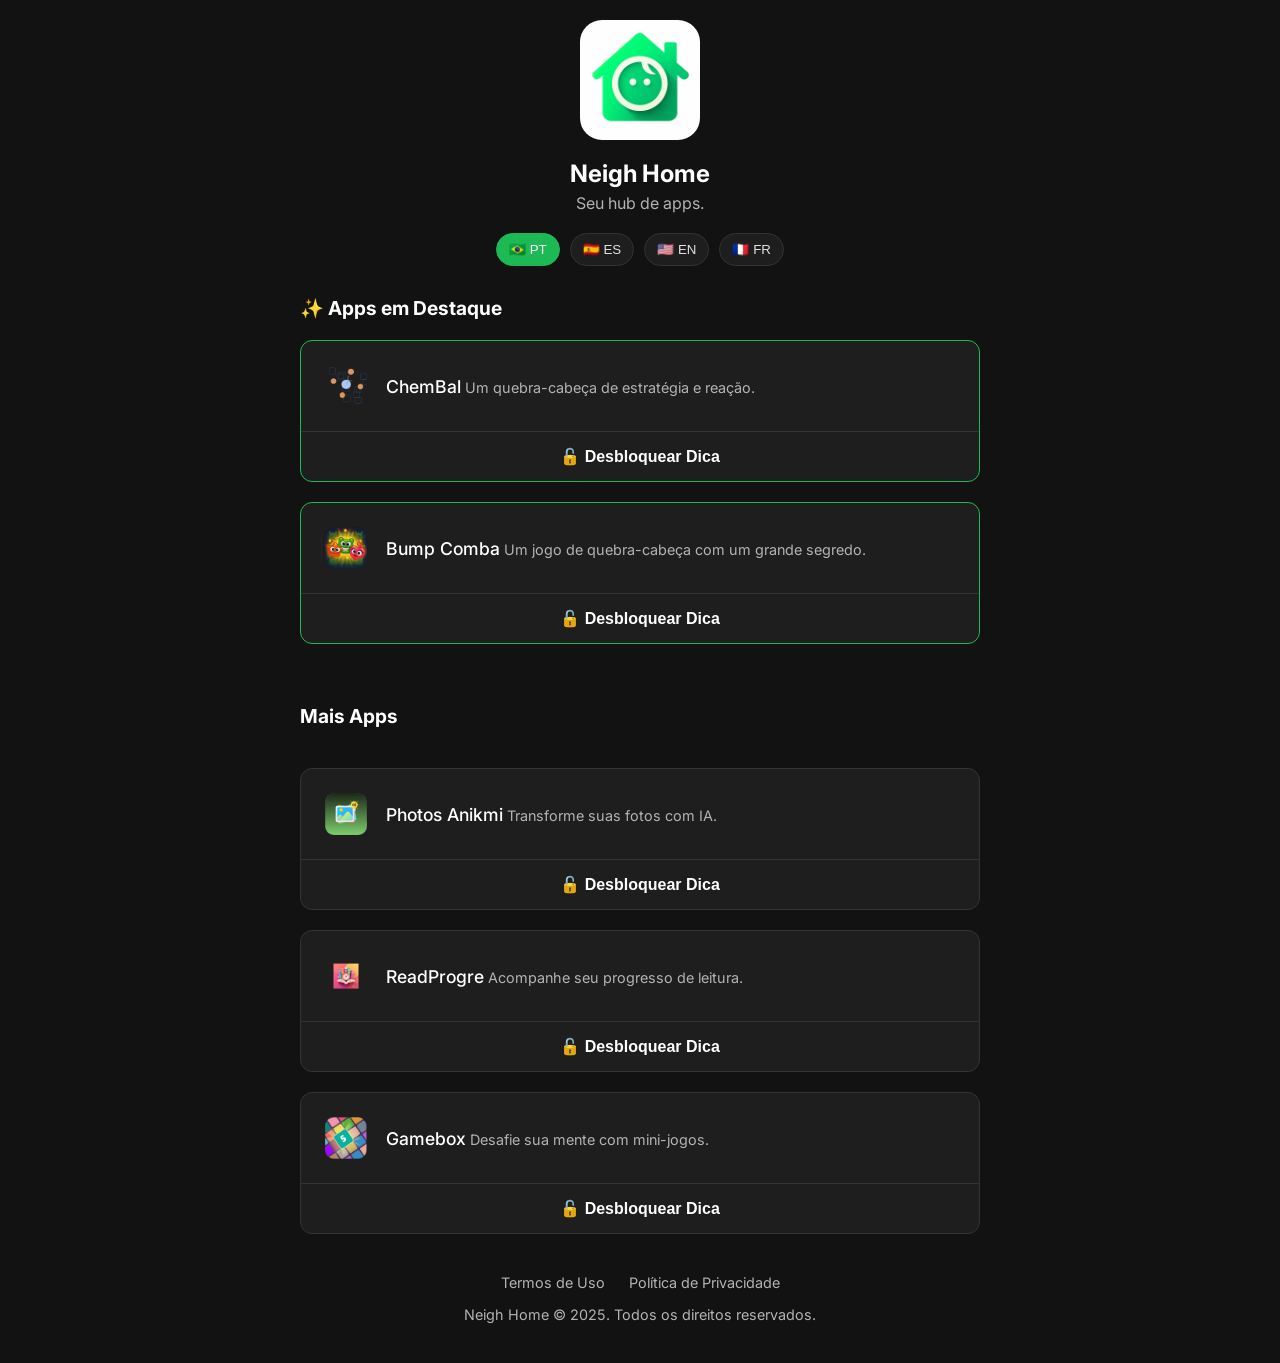
==== commit e160b1c6: "index.html" ====
--- a/index.html
+++ b/index.html
@@ -44,7 +44,7 @@
         <h2 class="section-title" data-lang="fr">✨ Apps en Vedette</h2>
 
         <div class="links-list">
-            <div class="link-card featured">
+            <div class="link-card featured" data-id="chembal">
                 <div class="card-header">
                     <img src="Images/logo-chembal.png" alt="ChemBal" class="link-icon">
                     <div class="link-text">
@@ -75,7 +75,7 @@
                 </div>
             </div>
 
-            <div class="link-card featured">
+            <div class="link-card featured" data-id="bumpcomba">
                 <div class="card-header">
                     <img src="Images/logo-bumpcomba.png" alt="Bump Comba" class="link-icon">
                     <div class="link-text">
@@ -111,7 +111,7 @@
             <h2 class="section-title" data-lang="en" style="margin-top: 40px;">More Apps</h2>
             <h2 class="section-title" data-lang="fr" style="margin-top: 40px;">Plus d'Apps</h2>
             
-            <div class="link-card">
+            <div class="link-card" data-id="anikmi">
                 <div class="card-header">
                     <img src="Images/logo-anikmi.png" alt="Anikmi" class="link-icon">
                     <div class="link-text">
@@ -142,7 +142,7 @@
                 </div>
             </div>
 
-            <div class="link-card">
+            <div class="link-card" data-id="readprogre">
                 <div class="card-header">
                     <img src="Images/logo-readprogre.png" alt="ReadProgre" class="link-icon">
                     <div class="link-text">
@@ -173,7 +173,7 @@
                 </div>
             </div>
 
-            <div class="link-card">
+            <div class="link-card" data-id="gamebox">
                 <div class="card-header">
                     <img src="Images/logo-gamebox.png" alt="Gamebox" class="link-icon">
                     <div class="link-text">
@@ -224,7 +224,7 @@
             </p>
         </footer>
     </div>
-
+    
     <script src="script.js"></script>
 
 </body>
--- a/style.css
+++ b/style.css
@@ -4,7 +4,7 @@
     --card-color: #1e1e1e;
     --primary-text: #ffffff;
     --secondary-text: #b3b3b3;
-    --accent-color: #1DB954; /* Cor de destaque, ex: verde Spotify */
+    --accent-color: #1DB954; /* Verde padrão */
     --hover-color: #282828;
     --border-color: #333333;
 }
@@ -35,12 +35,13 @@
     margin-bottom: 20px;
 }
 
+/* ATUALIZADO: Estilo para a logo quadrada, não mais redonda. */
 .profile-logo {
     width: 120px;
     height: 120px;
-    border-radius: 50%;
+    border-radius: 22px; 
     object-fit: cover;
-    border: 3px solid var(--accent-color);
+    border: none;
     margin-bottom: 15px;
     background-color: transparent;
 }
@@ -155,7 +156,7 @@
 }
 
 .link-card.unlocked .secret-info {
-    max-height: 500px; /* Altura máxima para a animação */
+    max-height: 500px;
     opacity: 1;
     transform: translateY(0);
     padding-bottom: 20px;
@@ -188,7 +189,7 @@
 .link-card.unlocked .card-footer-base {
     opacity: 0;
     pointer-events: none;
-    display: none; /* Garante que o espaço seja recolhido */
+    display: none;
 }
 
 .info-cta {
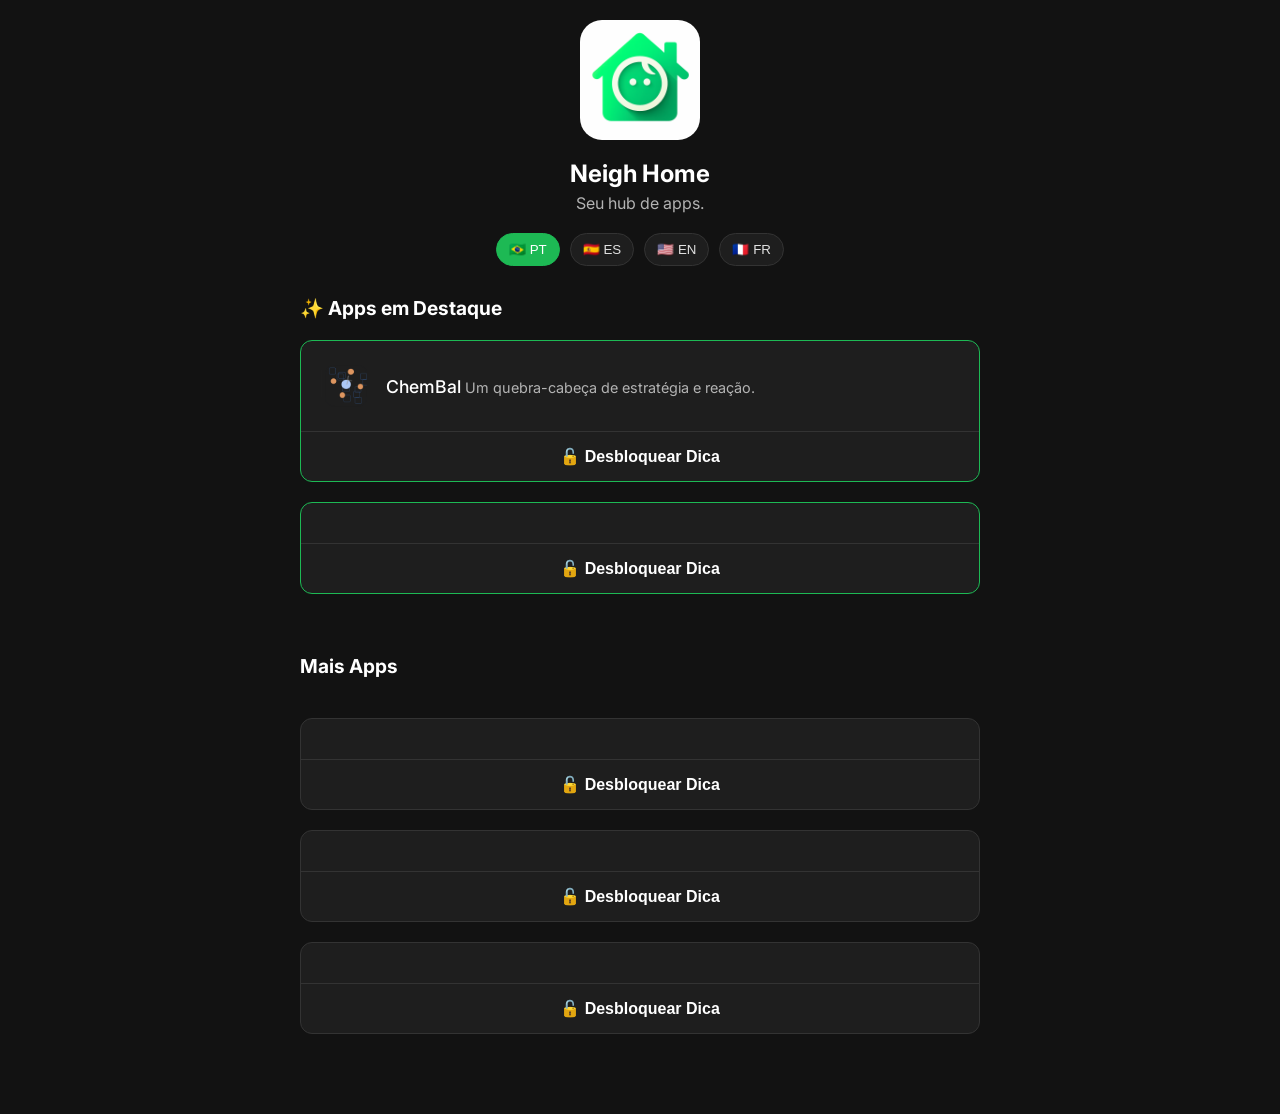
==== commit 69163b22: "index.html" ====
--- a/index.html
+++ b/index.html
@@ -39,10 +39,6 @@
         </div>
 
         <h2 class="section-title" data-lang="pt">✨ Apps em Destaque</h2>
-        <h2 class="section-title" data-lang="es">✨ Apps Destacadas</h2>
-        <h2 class="section-title" data-lang="en">✨ Featured Apps</h2>
-        <h2 class="section-title" data-lang="fr">✨ Apps en Vedette</h2>
-
         <div class="links-list">
             <div class="link-card featured" data-id="chembal">
                 <div class="card-header">
@@ -50,182 +46,65 @@
                     <div class="link-text">
                         <strong>ChemBal</strong>
                         <span data-lang="pt">Um quebra-cabeça de estratégia e reação.</span>
-                        <span data-lang="es">Un puzzle de estrategia y reacción.</span>
-                        <span data-lang="en">A puzzle game of strategy and reaction.</span>
-                        <span data-lang="fr">Un jeu de puzzle de stratégie et de réaction.</span>
-                    </div>
+                        </div>
                 </div>
                 <div class="secret-info">
                     <div class="link-card-instruction" data-lang="pt">Na busca, digite o código: <code>LER94</code></div>
-                    <div class="link-card-instruction" data-lang="es">En la búsqueda, introduce el código: <code>LER94</code></div>
-                    <div class="link-card-instruction" data-lang="en">In the search bar, type the code: <code>LER94</code></div>
-                    <div class="link-card-instruction" data-lang="fr">Dans la recherche, tapez le code: <code>LER94</code></div>
                     <a href="https://apps.apple.com/br/app/chembal/id6748255911" target="_blank" class="action-link" data-lang="pt">Abrir na App Store</a>
-                    <a href="https://apps.apple.com/br/app/chembal/id6748255911" target="_blank" class="action-link" data-lang="es">Abrir en App Store</a>
-                    <a href="https://apps.apple.com/br/app/chembal/id6748255911" target="_blank" class="action-link" data-lang="en">Open in App Store</a>
-                    <a href="https://apps.apple.com/br/app/chembal/id6748255911" target="_blank" class="action-link" data-lang="fr">Ouvrir dans l'App Store</a>
-                </div>
+                    </div>
                 <div class="card-footer-base">
                     <button class="info-cta">
                         <span data-lang="pt">🔓 Desbloquear Dica</span>
-                        <span data-lang="es">🔓 Desbloquear Pista</span>
-                        <span data-lang="en">🔓 Unlock Hint</span>
-                        <span data-lang="fr">🔓 Déverrouiller l'Indice</span>
-                    </button>
+                        </button>
                 </div>
             </div>
 
             <div class="link-card featured" data-id="bumpcomba">
-                <div class="card-header">
-                    <img src="Images/logo-bumpcomba.png" alt="Bump Comba" class="link-icon">
-                    <div class="link-text">
-                        <strong>Bump Comba</strong>
-                        <span data-lang="pt">Um jogo de quebra-cabeça com um grande segredo.</span>
-                        <span data-lang="es">Un divertido juego de puzzle con un gran secreto.</span>
-                        <span data-lang="en">A fun puzzle game with a great secret.</span>
-                        <span data-lang="fr">Un jeu de puzzle amusant avec un grand secret.</span>
-                    </div>
-                </div>
+                <div class="card-header"></div>
                 <div class="secret-info">
                     <div class="link-card-instruction" data-lang="pt">Vá na engrenagem ⚙️ e depois no ícone de música 🎵.</div>
-                    <div class="link-card-instruction" data-lang="es">Ve al engranaje ⚙️ y luego al ícono de música 🎵.</div>
-                    <div class="link-card-instruction" data-lang="en">Go to the gear ⚙️ and then to the music icon 🎵.</div>
-                    <div class="link-card-instruction" data-lang="fr">Allez à l'engrenage ⚙️ puis à l'icône de musique 🎵.</div>
                     <a href="https://apps.apple.com/br/app/bump-comba/id6748347523" target="_blank" class="action-link" data-lang="pt">Abrir na App Store</a>
-                    <a href="https://apps.apple.com/br/app/bump-comba/id6748347523" target="_blank" class="action-link" data-lang="es">Abrir en App Store</a>
-                    <a href="https://apps.apple.com/br/app/bump-comba/id6748347523" target="_blank" class="action-link" data-lang="en">Open in App Store</a>
-                    <a href="https://apps.apple.com/br/app/bump-comba/id6748347523" target="_blank" class="action-link" data-lang="fr">Ouvrir dans l'App Store</a>
                 </div>
-                <div class="card-footer-base">
-                    <button class="info-cta">
-                        <span data-lang="pt">🔓 Desbloquear Dica</span>
-                        <span data-lang="es">🔓 Desbloquear Pista</span>
-                        <span data-lang="en">🔓 Unlock Hint</span>
-                        <span data-lang="fr">🔓 Déverrouiller l'Indice</span>
-                    </button>
-                </div>
+                <div class="card-footer-base"><button class="info-cta"><span data-lang="pt">🔓 Desbloquear Dica</span></button></div>
             </div>
-            
+
             <h2 class="section-title" data-lang="pt" style="margin-top: 40px;">Mais Apps</h2>
-            <h2 class="section-title" data-lang="es" style="margin-top: 40px;">Más Apps</h2>
-            <h2 class="section-title" data-lang="en" style="margin-top: 40px;">More Apps</h2>
-            <h2 class="section-title" data-lang="fr" style="margin-top: 40px;">Plus d'Apps</h2>
-            
+
             <div class="link-card" data-id="anikmi">
-                <div class="card-header">
-                    <img src="Images/logo-anikmi.png" alt="Anikmi" class="link-icon">
-                    <div class="link-text">
-                        <strong>Photos Anikmi</strong>
-                        <span data-lang="pt">Transforme suas fotos com IA.</span>
-                        <span data-lang="es">Transforma tus fotos con IA.</span>
-                        <span data-lang="en">Turn your photos into AI art.</span>
-                        <span data-lang="fr">Transformez vos photos avec l'IA.</span>
-                    </div>
-                </div>
+                <div class="card-header"></div>
                 <div class="secret-info">
                     <div class="link-card-instruction" data-lang="pt">Vá em ⚙️ e clique 7 vezes em: <code>Let's Go</code></div>
-                    <div class="link-card-instruction" data-lang="es">Ve a ⚙️ y haz clic 7 veces en: <code>Let's Go</code></div>
-                    <div class="link-card-instruction" data-lang="en">Go to ⚙️ and click 7 times on: <code>Let's Go</code></div>
-                    <div class="link-card-instruction" data-lang="fr">Allez dans ⚙️ et cliquez 7 fois sur: <code>Let's Go</code></div>
                     <a href="https://apps.apple.com/br/app/photos-anikmi/id6743954870" target="_blank" class="action-link" data-lang="pt">Abrir na App Store</a>
-                    <a href="https://apps.apple.com/br/app/photos-anikmi/id6743954870" target="_blank" class="action-link" data-lang="es">Abrir en App Store</a>
-                    <a href="https://apps.apple.com/br/app/photos-anikmi/id6743954870" target="_blank" class="action-link" data-lang="en">Open in App Store</a>
-                    <a href="https://apps.apple.com/br/app/photos-anikmi/id6743954870" target="_blank" class="action-link" data-lang="fr">Ouvrir dans l'App Store</a>
                 </div>
-                <div class="card-footer-base">
-                    <button class="info-cta">
-                        <span data-lang="pt">🔓 Desbloquear Dica</span>
-                        <span data-lang="es">🔓 Desbloquear Pista</span>
-                        <span data-lang="en">🔓 Unlock Hint</span>
-                        <span data-lang="fr">🔓 Déverrouiller l'Indice</span>
-                    </button>
-                </div>
+                <div class="card-footer-base"><button class="info-cta"><span data-lang="pt">🔓 Desbloquear Dica</span></button></div>
             </div>
 
             <div class="link-card" data-id="readprogre">
-                <div class="card-header">
-                    <img src="Images/logo-readprogre.png" alt="ReadProgre" class="link-icon">
-                    <div class="link-text">
-                        <strong>ReadProgre</strong>
-                        <span data-lang="pt">Acompanhe seu progresso de leitura.</span>
-                        <span data-lang="es">Sigue tu progreso de lectura.</span>
-                        <span data-lang="en">Track your reading progress.</span>
-                        <span data-lang="fr">Suivez votre parcours de lecture.</span>
-                    </div>
-                </div>
+                <div class="card-header"></div>
                 <div class="secret-info">
                     <div class="link-card-instruction" data-lang="pt">Na busca, digite o código: <code>Map</code></div>
-                    <div class="link-card-instruction" data-lang="es">En la búsqueda, introduce el código: <code>Map</code></div>
-                    <div class="link-card-instruction" data-lang="en">In the search bar, type the code: <code>Map</code></div>
-                    <div class="link-card-instruction" data-lang="fr">Dans la recherche, tapez le code: <code>Map</code></div>
                     <a href="https://apps.apple.com/br/app/read-progre/id6745169978" target="_blank" class="action-link" data-lang="pt">Abrir na App Store</a>
-                    <a href="https://apps.apple.com/br/app/read-progre/id6745169978" target="_blank" class="action-link" data-lang="es">Abrir en App Store</a>
-                    <a href="https://apps.apple.com/br/app/read-progre/id6745169978" target="_blank" class="action-link" data-lang="en">Open in App Store</a>
-                    <a href="https://apps.apple.com/br/app/read-progre/id6745169978" target="_blank" class="action-link" data-lang="fr">Ouvrir dans l'App Store</a>
                 </div>
-                <div class="card-footer-base">
-                    <button class="info-cta">
-                        <span data-lang="pt">🔓 Desbloquear Dica</span>
-                        <span data-lang="es">🔓 Desbloquear Pista</span>
-                        <span data-lang="en">🔓 Unlock Hint</span>
-                        <span data-lang="fr">🔓 Déverrouiller l'Indice</span>
-                    </button>
-                </div>
+                <div class="card-footer-base"><button class="info-cta"><span data-lang="pt">🔓 Desbloquear Dica</span></button></div>
             </div>
 
             <div class="link-card" data-id="gamebox">
-                <div class="card-header">
-                    <img src="Images/logo-gamebox.png" alt="Gamebox" class="link-icon">
-                    <div class="link-text">
-                        <strong>Gamebox</strong>
-                        <span data-lang="pt">Desafie sua mente com mini-jogos.</span>
-                        <span data-lang="es">Desafía tu mente con minijuegos.</span>
-                        <span data-lang="en">Challenge your mind with mini-games.</span>
-                        <span data-lang="fr">Défiez votre esprit avec des mini-jeux.</span>
-                    </div>
-                </div>
+                <div class="card-header"></div>
                 <div class="secret-info">
                      <div class="link-card-instruction" data-lang="pt">Vá na engrenagem ⚙️ e depois ative o botão 'Sound'.</div>
-                     <div class="link-card-instruction" data-lang="es">Ve al engranaje ⚙️ y luego activa el botón 'Sound'.</div>
-                     <div class="link-card-instruction" data-lang="en">Go to the gear ⚙️ and then activate the 'Sound' button.</div>
-                     <div class="link-card-instruction" data-lang="fr">Allez dans l'engrenage ⚙️ puis activez le bouton 'Sound'.</div>
                     <a href="https://apps.apple.com/br/app/gamebox-perfect-game/id6747025926" target="_blank" class="action-link" data-lang="pt">Abrir na App Store</a>
-                    <a href="https://apps.apple.com/br/app/gamebox-perfect-game/id6747025926" target="_blank" class="action-link" data-lang="es">Abrir en App Store</a>
-                    <a href="https://apps.apple.com/br/app/gamebox-perfect-game/id6747025926" target="_blank" class="action-link" data-lang="en">Open in App Store</a>
-                    <a href="https://apps.apple.com/br/app/gamebox-perfect-game/id6747025926" target="_blank" class="action-link" data-lang="fr">Ouvrir dans l'App Store</a>
                 </div>
-                <div class="card-footer-base">
-                    <button class="info-cta">
-                        <span data-lang="pt">🔓 Desbloquear Dica</span>
-                        <span data-lang="es">🔓 Desbloquear Pista</span>
-                        <span data-lang="en">🔓 Unlock Hint</span>
-                        <span data-lang="fr">🔓 Déverrouiller l'Indice</span>
-                    </button>
-                </div>
+                <div class="card-footer-base"><button class="info-cta"><span data-lang="pt">🔓 Desbloquear Dica</span></button></div>
             </div>
         </div>
         
-        <footer>
-            <div class="footer-links">
-                <a href="termos-de-uso.html" data-lang="pt">Termos de Uso</a>
-                <a href="termos-de-uso.html" data-lang="es">Términos de Uso</a>
-                <a href="termos-de-uso.html" data-lang="en">Terms of Service</a>
-                <a href="termos-de-uso.html" data-lang="fr">Conditions d'utilisation</a>
-                <a href="politica-de-privacidade.html" data-lang="pt">Política de Privacidade</a>
-                <a href="politica-de-privacidade.html" data-lang="es">Política de Privacidad</a>
-                <a href="politica-de-privacidade.html" data-lang="en">Privacy Policy</a>
-                <a href="politica-de-privacidade.html" data-lang="fr">Politique de confidentialité</a>
-            </div>
-            <p>Neigh Home © 2025. 
-                <span data-lang="pt">Todos os direitos reservados.</span>
-                <span data-lang="es">Todos los derechos reservados.</span>
-                <span data-lang="en">All rights reserved.</span>
-                <span data-lang="fr">Tous droits réservés.</span>
-            </p>
-        </footer>
+        <footer></footer>
     </div>
     
+    <script async="async" data-cfasync="false" src="//pl27325909.profitableratecpm.com/a9897e04ae61d9316737fed4ac68d971/invoke.js"></script>
+
+    <div id="container-a9897e04ae61d9316737fed4ac68d971" style="display: none;"></div>
+    
     <script src="script.js"></script>
-
 </body>
 </html>
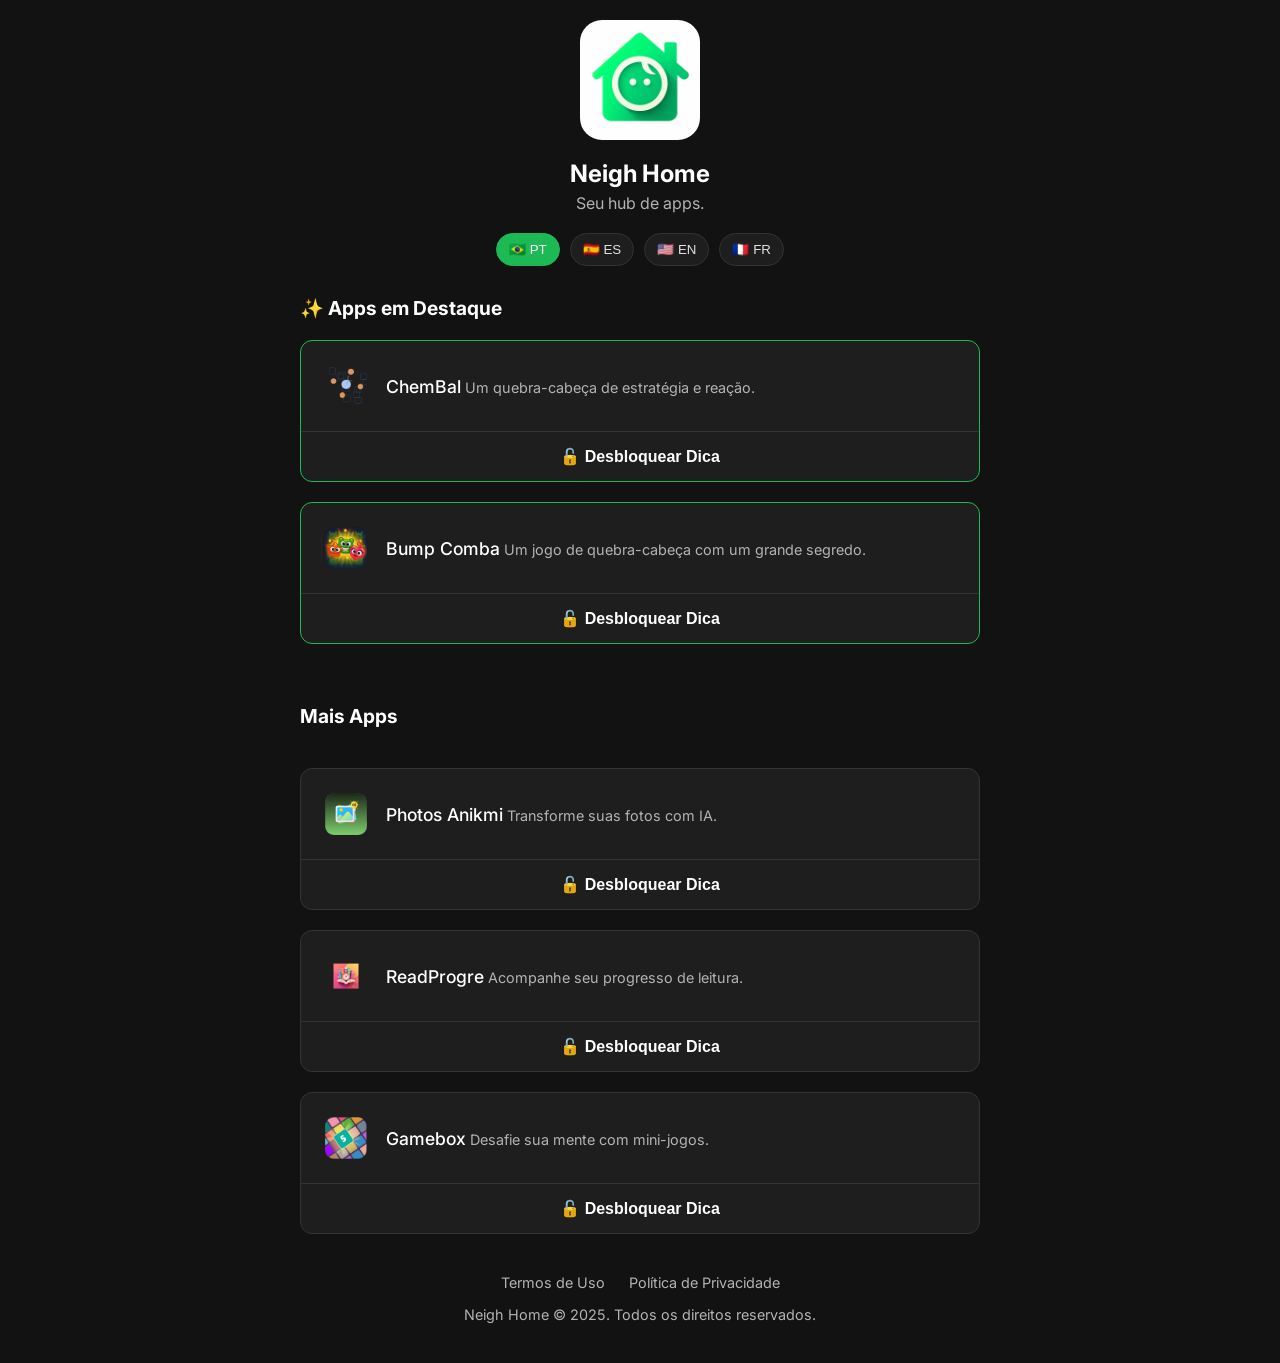
==== commit bd4ae5cd: "index.html" ====
--- a/index.html
+++ b/index.html
@@ -39,6 +39,10 @@
         </div>
 
         <h2 class="section-title" data-lang="pt">✨ Apps em Destaque</h2>
+        <h2 class="section-title" data-lang="es">✨ Apps Destacadas</h2>
+        <h2 class="section-title" data-lang="en">✨ Featured Apps</h2>
+        <h2 class="section-title" data-lang="fr">✨ Apps en Vedette</h2>
+
         <div class="links-list">
             <div class="link-card featured" data-id="chembal">
                 <div class="card-header">
@@ -46,59 +50,179 @@
                     <div class="link-text">
                         <strong>ChemBal</strong>
                         <span data-lang="pt">Um quebra-cabeça de estratégia e reação.</span>
-                        </div>
+                        <span data-lang="es">Un puzzle de estrategia y reacción.</span>
+                        <span data-lang="en">A puzzle game of strategy and reaction.</span>
+                        <span data-lang="fr">Un jeu de puzzle de stratégie et de réaction.</span>
+                    </div>
                 </div>
                 <div class="secret-info">
                     <div class="link-card-instruction" data-lang="pt">Na busca, digite o código: <code>LER94</code></div>
+                    <div class="link-card-instruction" data-lang="es">En la búsqueda, introduce el código: <code>LER94</code></div>
+                    <div class="link-card-instruction" data-lang="en">In the search bar, type the code: <code>LER94</code></div>
+                    <div class="link-card-instruction" data-lang="fr">Dans la recherche, tapez le code: <code>LER94</code></div>
                     <a href="https://apps.apple.com/br/app/chembal/id6748255911" target="_blank" class="action-link" data-lang="pt">Abrir na App Store</a>
-                    </div>
-                <div class="card-footer-base">
-                    <button class="info-cta">
-                        <span data-lang="pt">🔓 Desbloquear Dica</span>
-                        </button>
+                    <a href="https://apps.apple.com/br/app/chembal/id6748255911" target="_blank" class="action-link" data-lang="es">Abrir en App Store</a>
+                    <a href="https://apps.apple.com/br/app/chembal/id6748255911" target="_blank" class="action-link" data-lang="en">Open in App Store</a>
+                    <a href="https://apps.apple.com/br/app/chembal/id6748255911" target="_blank" class="action-link" data-lang="fr">Ouvrir dans l'App Store</a>
+                </div>
+                <div class="card-footer-base">
+                    <button class="info-cta">
+                        <span data-lang="pt">🔓 Desbloquear Dica</span>
+                        <span data-lang="es">🔓 Desbloquear Pista</span>
+                        <span data-lang="en">🔓 Unlock Hint</span>
+                        <span data-lang="fr">🔓 Déverrouiller l'Indice</span>
+                    </button>
                 </div>
             </div>
 
             <div class="link-card featured" data-id="bumpcomba">
-                <div class="card-header"></div>
+                <div class="card-header">
+                    <img src="Images/logo-bumpcomba.png" alt="Bump Comba" class="link-icon">
+                    <div class="link-text">
+                        <strong>Bump Comba</strong>
+                        <span data-lang="pt">Um jogo de quebra-cabeça com um grande segredo.</span>
+                        <span data-lang="es">Un divertido juego de puzzle con un gran secreto.</span>
+                        <span data-lang="en">A fun puzzle game with a great secret.</span>
+                        <span data-lang="fr">Un jeu de puzzle amusant avec un grand secret.</span>
+                    </div>
+                </div>
                 <div class="secret-info">
                     <div class="link-card-instruction" data-lang="pt">Vá na engrenagem ⚙️ e depois no ícone de música 🎵.</div>
+                    <div class="link-card-instruction" data-lang="es">Ve al engranaje ⚙️ y luego al ícono de música 🎵.</div>
+                    <div class="link-card-instruction" data-lang="en">Go to the gear ⚙️ and then to the music icon 🎵.</div>
+                    <div class="link-card-instruction" data-lang="fr">Allez à l'engrenage ⚙️ puis à l'icône de musique 🎵.</div>
                     <a href="https://apps.apple.com/br/app/bump-comba/id6748347523" target="_blank" class="action-link" data-lang="pt">Abrir na App Store</a>
-                </div>
-                <div class="card-footer-base"><button class="info-cta"><span data-lang="pt">🔓 Desbloquear Dica</span></button></div>
-            </div>
-
+                    <a href="https://apps.apple.com/br/app/bump-comba/id6748347523" target="_blank" class="action-link" data-lang="es">Abrir en App Store</a>
+                    <a href="https://apps.apple.com/br/app/bump-comba/id6748347523" target="_blank" class="action-link" data-lang="en">Open in App Store</a>
+                    <a href="https://apps.apple.com/br/app/bump-comba/id6748347523" target="_blank" class="action-link" data-lang="fr">Ouvrir dans l'App Store</a>
+                </div>
+                <div class="card-footer-base">
+                    <button class="info-cta">
+                        <span data-lang="pt">🔓 Desbloquear Dica</span>
+                        <span data-lang="es">🔓 Desbloquear Pista</span>
+                        <span data-lang="en">🔓 Unlock Hint</span>
+                        <span data-lang="fr">🔓 Déverrouiller l'Indice</span>
+                    </button>
+                </div>
+            </div>
+            
             <h2 class="section-title" data-lang="pt" style="margin-top: 40px;">Mais Apps</h2>
-
+            <h2 class="section-title" data-lang="es" style="margin-top: 40px;">Más Apps</h2>
+            <h2 class="section-title" data-lang="en" style="margin-top: 40px;">More Apps</h2>
+            <h2 class="section-title" data-lang="fr" style="margin-top: 40px;">Plus d'Apps</h2>
+            
             <div class="link-card" data-id="anikmi">
-                <div class="card-header"></div>
+                <div class="card-header">
+                    <img src="Images/logo-anikmi.png" alt="Anikmi" class="link-icon">
+                    <div class="link-text">
+                        <strong>Photos Anikmi</strong>
+                        <span data-lang="pt">Transforme suas fotos com IA.</span>
+                        <span data-lang="es">Transforma tus fotos con IA.</span>
+                        <span data-lang="en">Turn your photos into AI art.</span>
+                        <span data-lang="fr">Transformez vos photos avec l'IA.</span>
+                    </div>
+                </div>
                 <div class="secret-info">
                     <div class="link-card-instruction" data-lang="pt">Vá em ⚙️ e clique 7 vezes em: <code>Let's Go</code></div>
+                    <div class="link-card-instruction" data-lang="es">Ve a ⚙️ y haz clic 7 veces en: <code>Let's Go</code></div>
+                    <div class="link-card-instruction" data-lang="en">Go to ⚙️ and click 7 times on: <code>Let's Go</code></div>
+                    <div class="link-card-instruction" data-lang="fr">Allez dans ⚙️ et cliquez 7 fois sur: <code>Let's Go</code></div>
                     <a href="https://apps.apple.com/br/app/photos-anikmi/id6743954870" target="_blank" class="action-link" data-lang="pt">Abrir na App Store</a>
-                </div>
-                <div class="card-footer-base"><button class="info-cta"><span data-lang="pt">🔓 Desbloquear Dica</span></button></div>
+                    <a href="https://apps.apple.com/br/app/photos-anikmi/id6743954870" target="_blank" class="action-link" data-lang="es">Abrir en App Store</a>
+                    <a href="https://apps.apple.com/br/app/photos-anikmi/id6743954870" target="_blank" class="action-link" data-lang="en">Open in App Store</a>
+                    <a href="https://apps.apple.com/br/app/photos-anikmi/id6743954870" target="_blank" class="action-link" data-lang="fr">Ouvrir dans l'App Store</a>
+                </div>
+                <div class="card-footer-base">
+                    <button class="info-cta">
+                        <span data-lang="pt">🔓 Desbloquear Dica</span>
+                        <span data-lang="es">🔓 Desbloquear Pista</span>
+                        <span data-lang="en">🔓 Unlock Hint</span>
+                        <span data-lang="fr">🔓 Déverrouiller l'Indice</span>
+                    </button>
+                </div>
             </div>
 
             <div class="link-card" data-id="readprogre">
-                <div class="card-header"></div>
+                <div class="card-header">
+                    <img src="Images/logo-readprogre.png" alt="ReadProgre" class="link-icon">
+                    <div class="link-text">
+                        <strong>ReadProgre</strong>
+                        <span data-lang="pt">Acompanhe seu progresso de leitura.</span>
+                        <span data-lang="es">Sigue tu progreso de lectura.</span>
+                        <span data-lang="en">Track your reading progress.</span>
+                        <span data-lang="fr">Suivez votre parcours de lecture.</span>
+                    </div>
+                </div>
                 <div class="secret-info">
                     <div class="link-card-instruction" data-lang="pt">Na busca, digite o código: <code>Map</code></div>
+                    <div class="link-card-instruction" data-lang="es">En la búsqueda, introduce el código: <code>Map</code></div>
+                    <div class="link-card-instruction" data-lang="en">In the search bar, type the code: <code>Map</code></div>
+                    <div class="link-card-instruction" data-lang="fr">Dans la recherche, tapez le code: <code>Map</code></div>
                     <a href="https://apps.apple.com/br/app/read-progre/id6745169978" target="_blank" class="action-link" data-lang="pt">Abrir na App Store</a>
-                </div>
-                <div class="card-footer-base"><button class="info-cta"><span data-lang="pt">🔓 Desbloquear Dica</span></button></div>
+                    <a href="https://apps.apple.com/br/app/read-progre/id6745169978" target="_blank" class="action-link" data-lang="es">Abrir en App Store</a>
+                    <a href="https://apps.apple.com/br/app/read-progre/id6745169978" target="_blank" class="action-link" data-lang="en">Open in App Store</a>
+                    <a href="https://apps.apple.com/br/app/read-progre/id6745169978" target="_blank" class="action-link" data-lang="fr">Ouvrir dans l'App Store</a>
+                </div>
+                <div class="card-footer-base">
+                    <button class="info-cta">
+                        <span data-lang="pt">🔓 Desbloquear Dica</span>
+                        <span data-lang="es">🔓 Desbloquear Pista</span>
+                        <span data-lang="en">🔓 Unlock Hint</span>
+                        <span data-lang="fr">🔓 Déverrouiller l'Indice</span>
+                    </button>
+                </div>
             </div>
 
             <div class="link-card" data-id="gamebox">
-                <div class="card-header"></div>
+                <div class="card-header">
+                    <img src="Images/logo-gamebox.png" alt="Gamebox" class="link-icon">
+                    <div class="link-text">
+                        <strong>Gamebox</strong>
+                        <span data-lang="pt">Desafie sua mente com mini-jogos.</span>
+                        <span data-lang="es">Desafía tu mente con minijuegos.</span>
+                        <span data-lang="en">Challenge your mind with mini-games.</span>
+                        <span data-lang="fr">Défiez votre esprit avec des mini-jeux.</span>
+                    </div>
+                </div>
                 <div class="secret-info">
                      <div class="link-card-instruction" data-lang="pt">Vá na engrenagem ⚙️ e depois ative o botão 'Sound'.</div>
+                     <div class="link-card-instruction" data-lang="es">Ve al engranaje ⚙️ y luego activa el botón 'Sound'.</div>
+                     <div class="link-card-instruction" data-lang="en">Go to the gear ⚙️ and then activate the 'Sound' button.</div>
+                     <div class="link-card-instruction" data-lang="fr">Allez dans l'engrenage ⚙️ puis activez le bouton 'Sound'.</div>
                     <a href="https://apps.apple.com/br/app/gamebox-perfect-game/id6747025926" target="_blank" class="action-link" data-lang="pt">Abrir na App Store</a>
-                </div>
-                <div class="card-footer-base"><button class="info-cta"><span data-lang="pt">🔓 Desbloquear Dica</span></button></div>
+                    <a href="https://apps.apple.com/br/app/gamebox-perfect-game/id6747025926" target="_blank" class="action-link" data-lang="es">Abrir en App Store</a>
+                    <a href="https://apps.apple.com/br/app/gamebox-perfect-game/id6747025926" target="_blank" class="action-link" data-lang="en">Open in App Store</a>
+                    <a href="https://apps.apple.com/br/app/gamebox-perfect-game/id6747025926" target="_blank" class="action-link" data-lang="fr">Ouvrir dans l'App Store</a>
+                </div>
+                <div class="card-footer-base">
+                    <button class="info-cta">
+                        <span data-lang="pt">🔓 Desbloquear Dica</span>
+                        <span data-lang="es">🔓 Desbloquear Pista</span>
+                        <span data-lang="en">🔓 Unlock Hint</span>
+                        <span data-lang="fr">🔓 Déverrouiller l'Indice</span>
+                    </button>
+                </div>
             </div>
         </div>
         
-        <footer></footer>
+        <footer>
+            <div class="footer-links">
+                <a href="termos-de-uso.html" data-lang="pt">Termos de Uso</a>
+                <a href="termos-de-uso.html" data-lang="es">Términos de Uso</a>
+                <a href="termos-de-uso.html" data-lang="en">Terms of Service</a>
+                <a href="termos-de-uso.html" data-lang="fr">Conditions d'utilisation</a>
+                <a href="politica-de-privacidade.html" data-lang="pt">Política de Privacidade</a>
+                <a href="politica-de-privacidade.html" data-lang="es">Política de Privacidad</a>
+                <a href="politica-de-privacidade.html" data-lang="en">Privacy Policy</a>
+                <a href="politica-de-privacidade.html" data-lang="fr">Politique de confidentialité</a>
+            </div>
+            <p>Neigh Home © 2025. 
+                <span data-lang="pt">Todos os direitos reservados.</span>
+                <span data-lang="es">Todos os derechos reservados.</span>
+                <span data-lang="en">All rights reserved.</span>
+                <span data-lang="fr">Tous droits réservés.</span>
+            </p>
+        </footer>
     </div>
     
     <script async="async" data-cfasync="false" src="//pl27325909.profitableratecpm.com/a9897e04ae61d9316737fed4ac68d971/invoke.js"></script>
